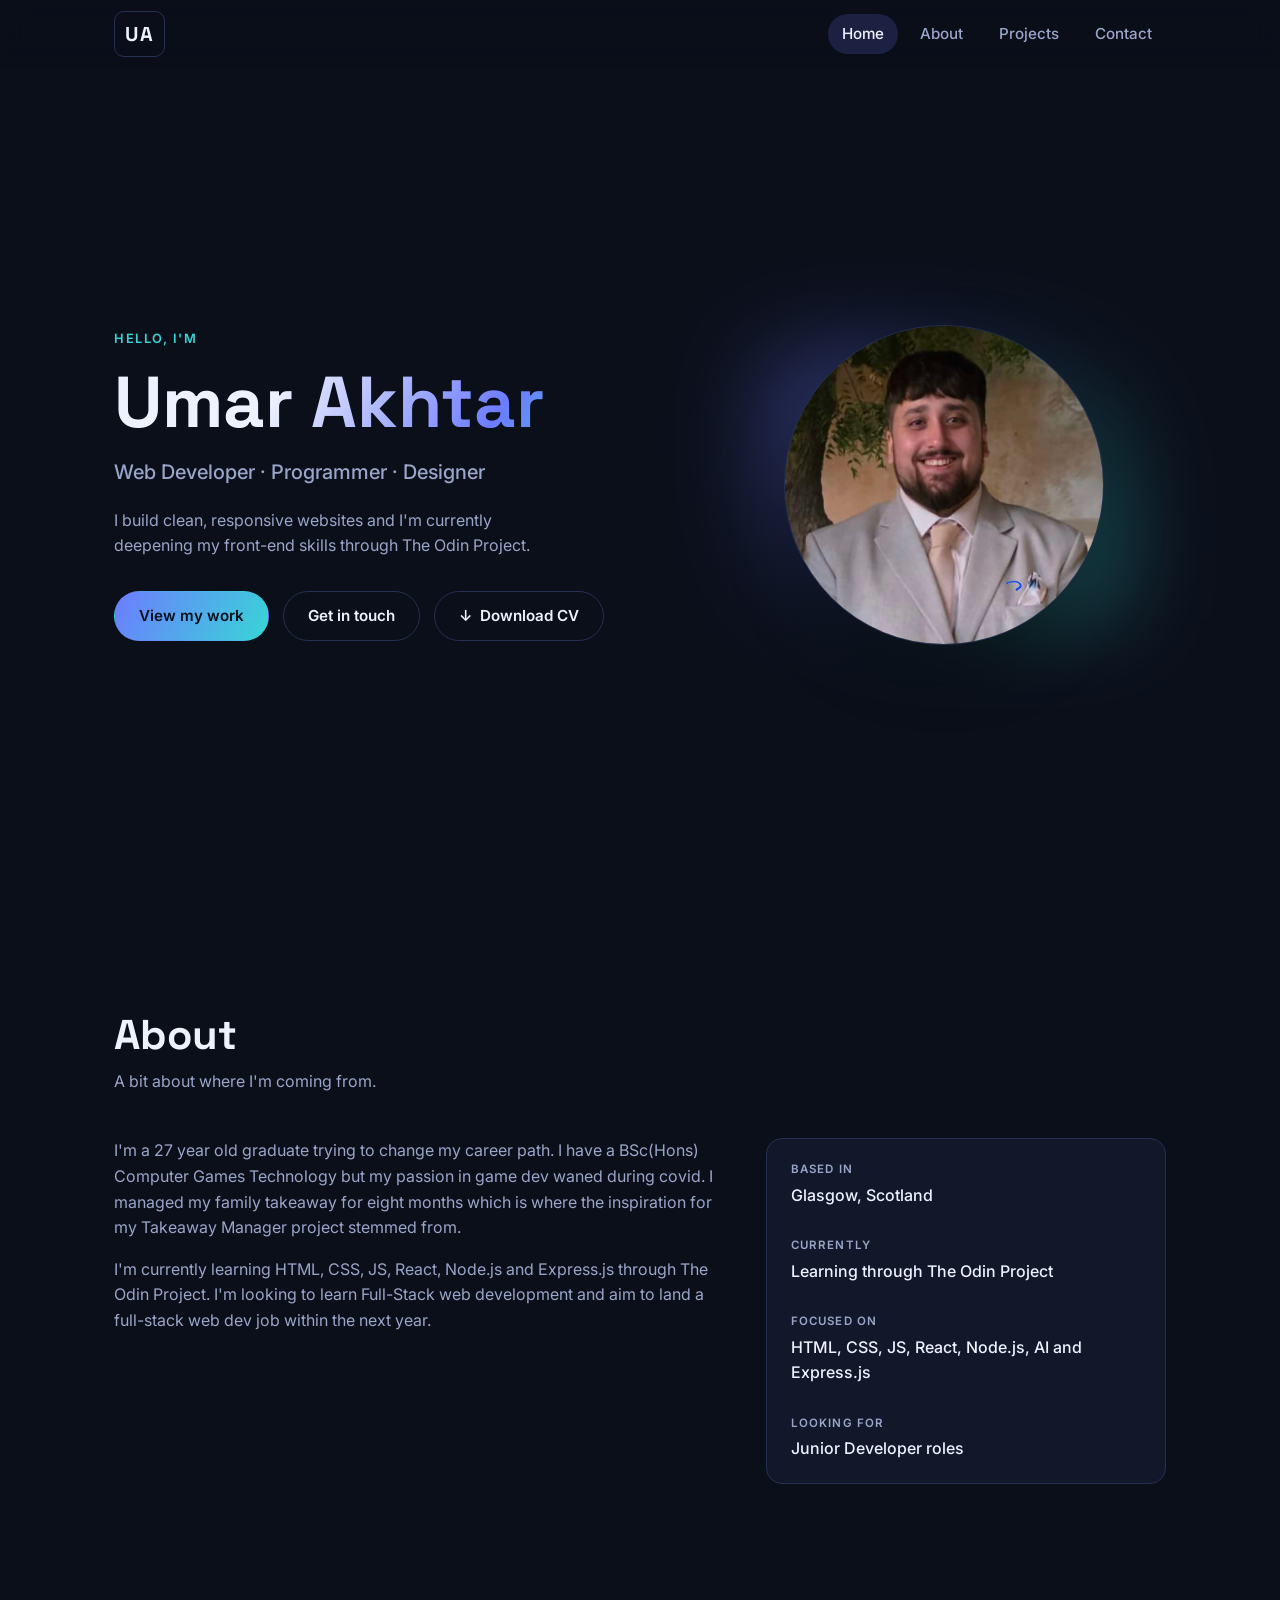
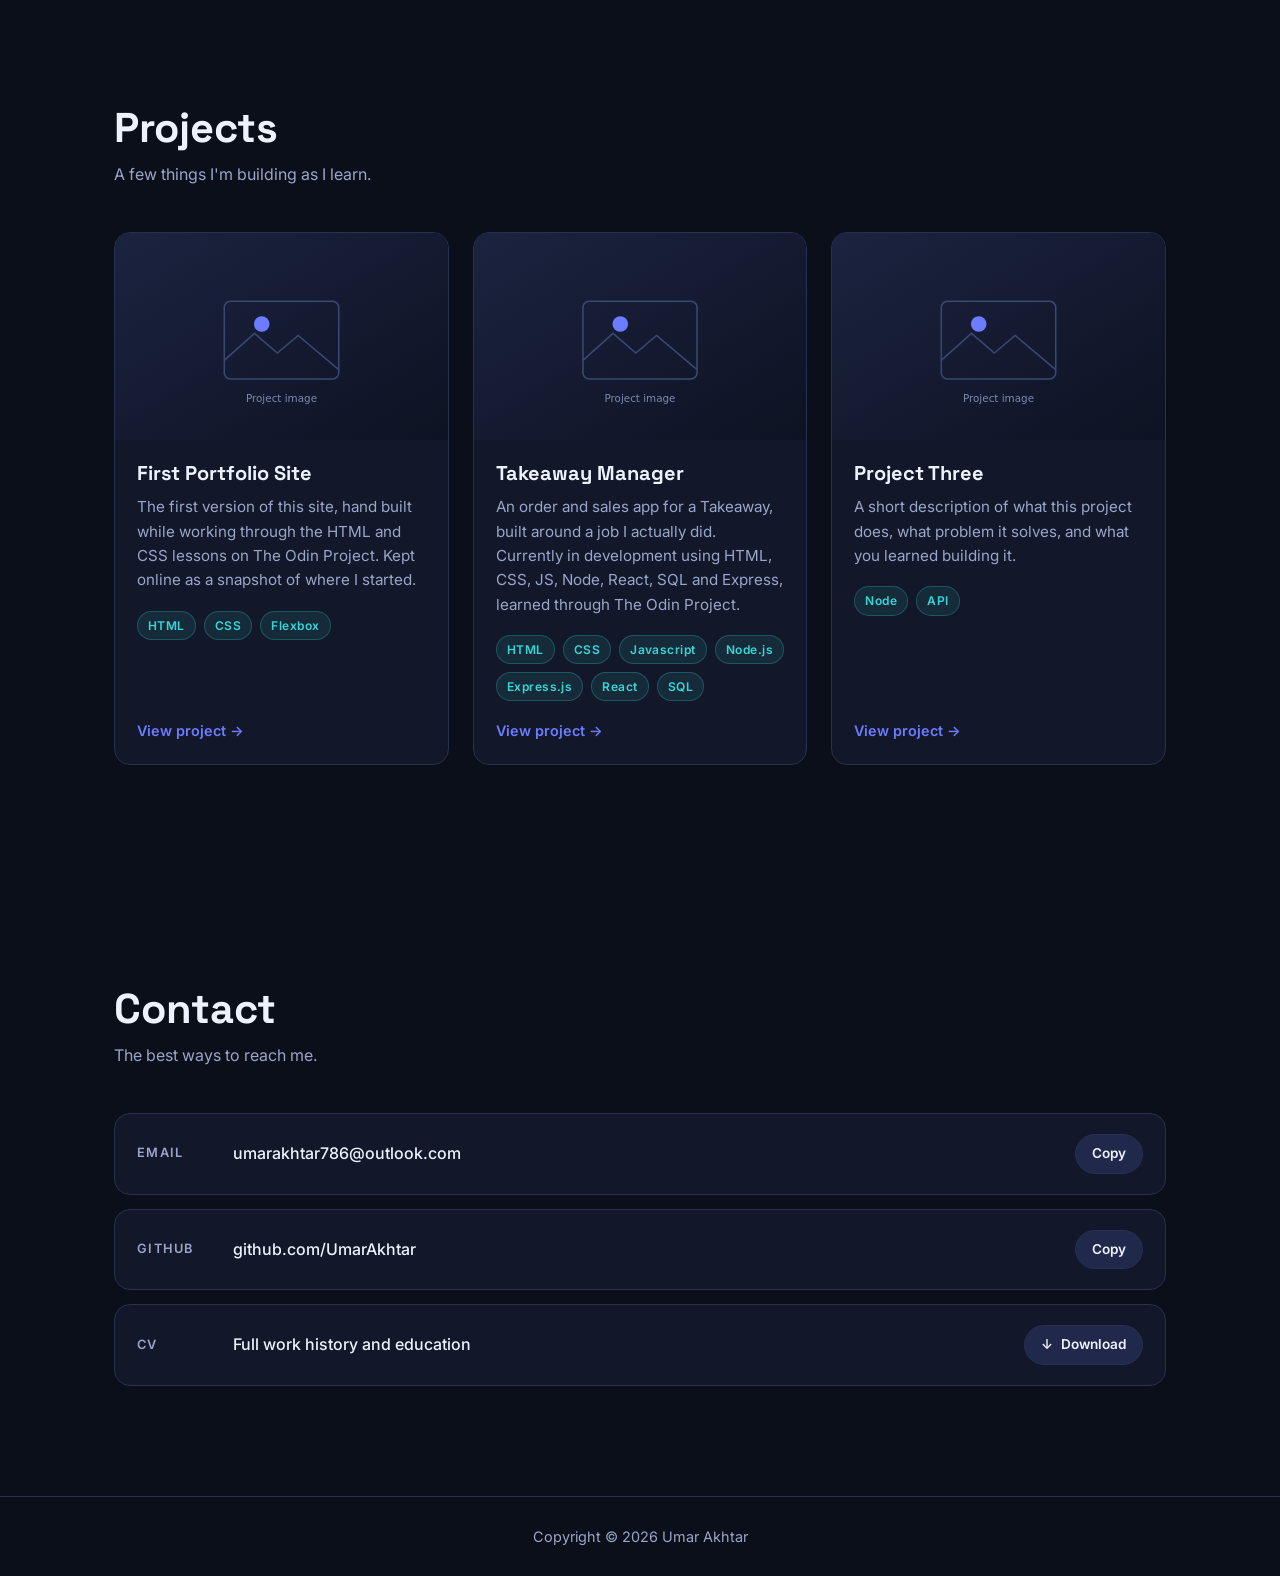
==== index.html @ c45baa5a "Add profile photo and CV download button Replaced the placeholder avatar with a real photo and point" ====
<!DOCTYPE html>
<html lang="en">
<head>
    <meta charset="UTF-8">
    <meta name="viewport" content="width=device-width, initial-scale=1.0">
    <title>Umar Akhtar - Portfolio</title>
    <meta name="description" content="Portfolio of Umar Akhtar, web developer and designer.">
    <link rel="icon" href="images/favicon.svg" type="image/svg+xml">

    <meta property="og:type" content="website">
    <meta property="og:url" content="https://umarakhtar.github.io/Portfolio-Website/">
    <meta property="og:title" content="Umar Akhtar - Web Developer">
    <meta property="og:description" content="Portfolio of Umar Akhtar, web developer and designer.">
    <meta property="og:image" content="https://umarakhtar.github.io/Portfolio-Website/images/profile.jpg">
    <meta name="twitter:card" content="summary_large_image">
    <meta name="twitter:title" content="Umar Akhtar - Web Developer">
    <meta name="twitter:description" content="Portfolio of Umar Akhtar, web developer and designer.">
    <meta name="twitter:image" content="https://umarakhtar.github.io/Portfolio-Website/images/profile.jpg">

    <link rel="preconnect" href="https://fonts.googleapis.com">
    <link rel="preconnect" href="https://fonts.gstatic.com" crossorigin>
    <link href="https://fonts.googleapis.com/css2?family=Space+Grotesk:wght@500;700&family=Inter:wght@400;500;600&display=swap" rel="stylesheet">
    <link rel="stylesheet" href="style.css">
</head>
<body>
    <a class="skip-link" href="#home">Skip to content</a>

    <header class="nav" id="nav">
        <div class="nav__inner">
            <a class="nav__brand" href="#home">UA</a>

            <button class="nav__toggle" id="navToggle" aria-expanded="false" aria-controls="navMenu" aria-label="Open menu">
                <span></span><span></span><span></span>
            </button>

            <nav class="nav__menu" id="navMenu" aria-label="Main">
                <a class="nav__link" href="#home">Home</a>
                <a class="nav__link" href="#about">About</a>
                <a class="nav__link" href="#projects">Projects</a>
                <a class="nav__link" href="#contact">Contact</a>
            </nav>
        </div>
    </header>

    <main>
        <section class="hero" id="home">
            <div class="hero__text reveal">
                <p class="hero__eyebrow">Hello, I'm</p>
                <h1 class="hero__title">Umar Akhtar</h1>
                <p class="hero__subtitle">Web Developer &middot; Programmer &middot; Designer</p>
                <p class="hero__blurb">
                    I build clean, responsive websites and I'm currently deepening my
                    front-end skills through The Odin Project.
                </p>
                <div class="hero__actions">
                    <a class="btn btn--primary" href="#projects">View my work</a>
                    <a class="btn btn--ghost" href="#contact">Get in touch</a>
                    <a class="btn btn--ghost" href="Umar-Akhtar-CV.pdf" download>
                        <span aria-hidden="true">&darr;</span> Download CV
                    </a>
                </div>
            </div>

            <div class="hero__media reveal">
                <div class="hero__glow" aria-hidden="true"></div>
                <img class="hero__image" src="images/profile.jpg" alt="Portrait of Umar Akhtar">
            </div>
        </section>

        <section class="section" id="about">
            <div class="section__head reveal">
                <h2 class="section__title">About</h2>
                <p class="section__lead">A bit about where I'm coming from.</p>
            </div>

            <div class="about reveal">
                <div class="about__text">
                    <p>
                        I'm a 27 year old graduate trying to change my career path. I have a BSc(Hons) Computer Games Technology but
                        my passion in game dev waned during covid. I managed my family takeaway for eight months which is where the
                        inspiration for my Takeaway Manager project stemmed from.
                    </p>
                    <p>
                        I'm currently learning HTML, CSS, JS, React, Node.js and Express.js through The Odin Project.
                        I'm looking to learn Full-Stack web development and aim to land a full-stack web dev job
                        within the next year. 
                    </p>
                </div>

                <dl class="about__facts">
                    <div>
                        <dt>Based in</dt>
                        <dd>Glasgow, Scotland</dd>
                    </div>
                    <div>
                        <dt>Currently</dt>
                        <dd>Learning through The Odin Project</dd>
                    </div>
                    <div>
                        <dt>Focused on</dt>
                        <dd>HTML, CSS, JS, React, Node.js, AI and Express.js</dd>
                    </div>
                    <div>
                        <dt>Looking for</dt>
                        <dd>Junior Developer roles</dd>
                    </div>
                </dl>
            </div>
        </section>

        <section class="section" id="projects">
            <div class="section__head reveal">
                <h2 class="section__title">Projects</h2>
                <p class="section__lead">A few things I'm building as I learn.</p>
            </div>

            <div class="cards">
                <article class="card reveal">
                    <div class="card__media">
                        <img src="images/placeholder.svg" alt="">
                    </div>
                    <div class="card__body">
                        <h3 class="card__title">First Portfolio Site</h3>
                        <p class="card__text">
                            The first version of this site, hand built while working through
                            the HTML and CSS lessons on The Odin Project. Kept online as a
                            snapshot of where I started.
                        </p>
                        <ul class="card__tags">
                            <li>HTML</li>
                            <li>CSS</li>
                            <li>Flexbox</li>
                        </ul>
                        <a class="card__link" href="project-one.html">View project <span aria-hidden="true">&rarr;</span></a>
                    </div>
                </article>

                <article class="card reveal">
                    <div class="card__media">
                        <img src="images/placeholder.svg" alt="">
                    </div>
                    <div class="card__body">
                        <h3 class="card__title">Takeaway Manager</h3>
                        <p class="card__text">
                            An order and sales app for a Takeaway, built around a job I
                            actually did. Currently in development using HTML, CSS, JS, Node, React, SQL
                            and Express, learned through The Odin Project.
                        </p>
                        <ul class="card__tags">
                            <li>HTML</li>
                            <li>CSS</li>
                            <li>Javascript</li>
                            <li>Node.js</li>
                            <li>Express.js</li>
                            <li>React</li>
                            <li>SQL</li>
                        </ul>
                        <a class="card__link" href="project-two.html">View project <span aria-hidden="true">&rarr;</span></a>
                    </div>
                </article>

                <article class="card reveal">
                    <div class="card__media">
                        <img src="images/placeholder.svg" alt="">
                    </div>
                    <div class="card__body">
                        <h3 class="card__title">Project Three</h3>
                        <p class="card__text">
                            A short description of what this project does, what problem it
                            solves, and what you learned building it.
                        </p>
                        <ul class="card__tags">
                            <li>Node</li>
                            <li>API</li>
                        </ul>
                        <a class="card__link" href="project-three.html">View project <span aria-hidden="true">&rarr;</span></a>
                    </div>
                </article>
            </div>
        </section>

        <section class="section" id="contact">
            <div class="section__head reveal">
                <h2 class="section__title">Contact</h2>
                <p class="section__lead">The best ways to reach me.</p>
            </div>

            <div class="contact reveal">
                <div class="contact__item">
                    <span class="contact__label">Email</span>
                    <a class="contact__value" id="contactEmail" href="mailto:umarakhtar786@outlook.com">umarakhtar786@outlook.com</a>
                    <button class="btn btn--small" data-copy="contactEmail">Copy</button>
                </div>

                <div class="contact__item">
                    <span class="contact__label">GitHub</span>
                    <a class="contact__value" id="contactGithub" href="https://github.com/UmarAkhtar" target="_blank" rel="noreferrer">github.com/UmarAkhtar</a>
                    <button class="btn btn--small" data-copy="contactGithub">Copy</button>
                </div>

                <div class="contact__item">
                    <span class="contact__label">CV</span>
                    <span class="contact__value">Full work history and education</span>
                    <a class="btn btn--small" href="Umar-Akhtar-CV.pdf" download>
                        <span aria-hidden="true">&darr;</span> Download
                    </a>
                </div>
            </div>
        </section>
    </main>

    <footer class="footer">
        <p>Copyright &copy; 2026 Umar Akhtar</p>
    </footer>

    <script src="script.js"></script>
</body>
</html>
---- style.css ----
:root {
    --bg: #0b0f1a;
    --bg-soft: #121829;
    --surface: #161d33;
    --border: #253052;
    --text: #eef2ff;
    --muted: #9aa6c9;
    --accent: #6d7cff;
    --accent-2: #37d6d6;
    --radius: 16px;
    --max-width: 1100px;
    --nav-height: 68px;
}

* {
    box-sizing: border-box;
}

html {
    scroll-behavior: smooth;
    scroll-padding-top: var(--nav-height);
}

body {
    margin: 0;
    background: var(--bg);
    color: var(--text);
    font-family: 'Inter', system-ui, -apple-system, 'Segoe UI', sans-serif;
    line-height: 1.6;
    -webkit-font-smoothing: antialiased;
}

h1, h2, h3 {
    font-family: 'Space Grotesk', 'Inter', sans-serif;
    line-height: 1.15;
    margin: 0;
}

img {
    max-width: 100%;
    display: block;
}

.skip-link {
    position: absolute;
    left: -9999px;
    top: 0;
    background: var(--accent);
    color: #fff;
    padding: 10px 16px;
    z-index: 100;
}

.skip-link:focus {
    left: 12px;
    top: 12px;
}

/* Navigation */
.nav {
    position: sticky;
    top: 0;
    z-index: 50;
    background: rgba(11, 15, 26, 0.72);
    backdrop-filter: blur(12px);
    border-bottom: 1px solid transparent;
    transition: border-color 0.3s ease, background 0.3s ease;
}

.nav.is-scrolled {
    border-bottom-color: var(--border);
    background: rgba(11, 15, 26, 0.92);
}

.nav__inner {
    max-width: var(--max-width);
    margin: 0 auto;
    padding: 0 24px;
    height: var(--nav-height);
    display: flex;
    align-items: center;
    justify-content: space-between;
}

.nav__brand {
    font-family: 'Space Grotesk', sans-serif;
    font-weight: 700;
    font-size: 1.25rem;
    letter-spacing: 0.08em;
    color: var(--text);
    text-decoration: none;
    padding: 6px 10px;
    border: 1px solid var(--border);
    border-radius: 10px;
}

.nav__menu {
    display: flex;
    gap: 8px;
}

.nav__link {
    position: relative;
    color: var(--muted);
    text-decoration: none;
    font-weight: 500;
    font-size: 0.95rem;
    padding: 8px 14px;
    border-radius: 999px;
    transition: color 0.2s ease, background 0.2s ease;
}

.nav__link:hover,
.nav__link:focus-visible {
    color: var(--text);
    background: rgba(109, 124, 255, 0.12);
}

.nav__link.is-active {
    color: var(--text);
    background: rgba(109, 124, 255, 0.18);
}

.nav__toggle {
    display: none;
    flex-direction: column;
    justify-content: center;
    gap: 5px;
    width: 42px;
    height: 42px;
    padding: 0 9px;
    background: transparent;
    border: 1px solid var(--border);
    border-radius: 10px;
    cursor: pointer;
}

.nav__toggle span {
    height: 2px;
    background: var(--text);
    border-radius: 2px;
    transition: transform 0.25s ease, opacity 0.2s ease;
}

.nav__toggle[aria-expanded="true"] span:nth-child(1) {
    transform: translateY(7px) rotate(45deg);
}

.nav__toggle[aria-expanded="true"] span:nth-child(2) {
    opacity: 0;
}

.nav__toggle[aria-expanded="true"] span:nth-child(3) {
    transform: translateY(-7px) rotate(-45deg);
}

/* Hero */
.hero {
    max-width: var(--max-width);
    margin: 0 auto;
    padding: clamp(56px, 10vw, 120px) 24px;
    display: grid;
    grid-template-columns: 1.1fr 0.9fr;
    gap: clamp(32px, 5vw, 64px);
    align-items: center;
    min-height: calc(100vh - var(--nav-height));
}

.hero__eyebrow {
    color: var(--accent-2);
    font-weight: 600;
    letter-spacing: 0.12em;
    text-transform: uppercase;
    font-size: 0.8rem;
    margin: 0 0 12px;
}

.hero__title {
    font-size: clamp(2.6rem, 7vw, 4.5rem);
    background: linear-gradient(120deg, var(--text) 30%, var(--accent) 70%, var(--accent-2));
    -webkit-background-clip: text;
    background-clip: text;
    color: transparent;
}

.hero__subtitle {
    font-size: clamp(1rem, 2.2vw, 1.25rem);
    color: var(--muted);
    font-weight: 500;
    margin: 12px 0 0;
}

.hero__blurb {
    color: var(--muted);
    max-width: 46ch;
    margin: 20px 0 0;
}

.hero__actions {
    display: flex;
    flex-wrap: wrap;
    gap: 14px;
    margin-top: 32px;
}

.hero__media {
    position: relative;
    display: grid;
    place-items: center;
}

.hero__glow {
    position: absolute;
    inset: 8%;
    background: radial-gradient(circle at 30% 30%, var(--accent), transparent 62%),
                radial-gradient(circle at 70% 70%, var(--accent-2), transparent 60%);
    filter: blur(46px);
    opacity: 0.55;
}

.hero__image {
    position: relative;
    width: min(320px, 78vw);
    aspect-ratio: 1;
    object-fit: cover;
    border-radius: 50%;
    border: 1px solid var(--border);
    background: var(--surface);
    box-shadow: 0 24px 60px rgba(0, 0, 0, 0.45);
}

/* Buttons */
.btn {
    display: inline-flex;
    align-items: center;
    justify-content: center;
    gap: 8px;
    padding: 12px 24px;
    border-radius: 999px;
    border: 1px solid transparent;
    font: inherit;
    font-weight: 600;
    font-size: 0.95rem;
    text-decoration: none;
    cursor: pointer;
    transition: transform 0.18s ease, box-shadow 0.18s ease, background 0.18s ease;
}

.btn--primary {
    background: linear-gradient(120deg, var(--accent), var(--accent-2));
    color: #07101f;
}

.btn--primary:hover {
    transform: translateY(-2px);
    box-shadow: 0 12px 28px rgba(109, 124, 255, 0.35);
}

.btn--ghost {
    background: transparent;
    border-color: var(--border);
    color: var(--text);
}

.btn--ghost:hover {
    transform: translateY(-2px);
    background: rgba(109, 124, 255, 0.12);
}

.btn--small {
    padding: 8px 16px;
    font-size: 0.85rem;
    background: rgba(109, 124, 255, 0.16);
    border-color: var(--border);
    color: var(--text);
}

.btn--small:hover {
    background: rgba(109, 124, 255, 0.3);
}

.btn.is-copied {
    background: rgba(55, 214, 214, 0.25);
    border-color: var(--accent-2);
}

/* Sections */
.section {
    max-width: var(--max-width);
    margin: 0 auto;
    padding: clamp(64px, 9vw, 110px) 24px;
}

.section__head {
    margin-bottom: 44px;
}

.section__title {
    font-size: clamp(1.9rem, 4vw, 2.6rem);
}

.section__lead {
    color: var(--muted);
    margin: 10px 0 0;
}

/* About */
.about {
    display: grid;
    grid-template-columns: 1.5fr 1fr;
    gap: clamp(28px, 4vw, 52px);
    align-items: start;
}

.about__text p {
    color: var(--muted);
    margin: 0 0 16px;
    max-width: 62ch;
}

.about__text p:last-child {
    margin-bottom: 0;
}

.about__facts {
    display: grid;
    gap: 2px;
    margin: 0;
    background: var(--bg-soft);
    border: 1px solid var(--border);
    border-radius: var(--radius);
    padding: 8px;
}

.about__facts > div {
    padding: 13px 16px;
    border-radius: 10px;
}

.about__facts > div:hover {
    background: rgba(109, 124, 255, 0.08);
}

.about__facts dt {
    color: var(--muted);
    font-size: 0.72rem;
    font-weight: 600;
    letter-spacing: 0.1em;
    text-transform: uppercase;
}

.about__facts dd {
    margin: 4px 0 0;
    font-weight: 500;
}

/* Project cards */
.cards {
    display: grid;
    grid-template-columns: repeat(auto-fit, minmax(280px, 1fr));
    gap: 24px;
}

.card {
    display: flex;
    flex-direction: column;
    background: var(--bg-soft);
    border: 1px solid var(--border);
    border-radius: var(--radius);
    overflow: hidden;
    transition: transform 0.25s ease, border-color 0.25s ease, box-shadow 0.25s ease;
}

.card:hover {
    transform: translateY(-6px);
    border-color: var(--accent);
    box-shadow: 0 18px 40px rgba(0, 0, 0, 0.4);
}

.card__media {
    aspect-ratio: 16 / 10;
    background: linear-gradient(135deg, var(--surface), var(--bg));
    overflow: hidden;
}

.card__media img {
    width: 100%;
    height: 100%;
    object-fit: cover;
    transition: transform 0.35s ease;
}

.card:hover .card__media img {
    transform: scale(1.05);
}

.card__body {
    display: flex;
    flex-direction: column;
    flex: 1;
    padding: 22px;
}

.card__title {
    font-size: 1.25rem;
}

.card__text {
    color: var(--muted);
    font-size: 0.95rem;
    margin: 10px 0 0;
}

.card__tags {
    display: flex;
    flex-wrap: wrap;
    gap: 8px;
    list-style: none;
    padding: 0;
    margin: 18px 0 0;
}

.card__tags li {
    font-size: 0.75rem;
    font-weight: 600;
    letter-spacing: 0.04em;
    color: var(--accent-2);
    background: rgba(55, 214, 214, 0.1);
    border: 1px solid rgba(55, 214, 214, 0.25);
    padding: 4px 10px;
    border-radius: 999px;
}

.card__link {
    margin-top: auto;
    padding-top: 18px;
    color: var(--accent);
    text-decoration: none;
    font-weight: 600;
    font-size: 0.9rem;
    align-self: flex-start;
}

.card__link span {
    display: inline-block;
    transition: transform 0.2s ease;
}

.card__link:hover span {
    transform: translateX(4px);
}

/* Contact */
.contact {
    display: grid;
    gap: 14px;
}

.contact__item {
    display: flex;
    align-items: center;
    gap: 16px;
    flex-wrap: wrap;
    background: var(--bg-soft);
    border: 1px solid var(--border);
    border-radius: var(--radius);
    padding: 20px 22px;
    transition: border-color 0.2s ease;
}

.contact__item:hover {
    border-color: var(--accent);
}

.contact__label {
    min-width: 80px;
    color: var(--muted);
    font-size: 0.8rem;
    font-weight: 600;
    letter-spacing: 0.1em;
    text-transform: uppercase;
}

.contact__value {
    flex: 1;
    min-width: 200px;
    font-weight: 500;
    word-break: break-word;
    color: var(--text);
    text-decoration: none;
}

a.contact__value:hover,
a.contact__value:focus-visible {
    color: var(--accent-2);
    text-decoration: underline;
}

/* Footer */
.footer {
    border-top: 1px solid var(--border);
    color: var(--muted);
    font-size: 0.9rem;
    text-align: center;
    padding: 28px 24px;
}

.footer p {
    margin: 0;
}

/* Project pages */
.back-link {
    display: inline-block;
    color: var(--muted);
    text-decoration: none;
    font-size: 0.9rem;
    font-weight: 500;
    margin-bottom: 28px;
    transition: color 0.2s ease;
}

.back-link:hover {
    color: var(--accent);
}

.project-hero {
    max-width: var(--max-width);
    margin: 0 auto;
    padding: clamp(40px, 6vw, 72px) 24px clamp(28px, 4vw, 44px);
}

.project-hero__eyebrow {
    color: var(--accent-2);
    font-weight: 600;
    letter-spacing: 0.12em;
    text-transform: uppercase;
    font-size: 0.8rem;
    margin: 0 0 10px;
}

.project-hero__title {
    font-size: clamp(2.2rem, 5.5vw, 3.4rem);
}

.project-hero__lead {
    color: var(--muted);
    max-width: 58ch;
    font-size: 1.05rem;
    margin: 16px 0 0;
}

.project-hero .card__tags {
    margin-top: 22px;
}

.project-hero__actions {
    display: flex;
    flex-wrap: wrap;
    gap: 14px;
    margin-top: 28px;
}

.status-note {
    display: flex;
    align-items: flex-start;
    gap: 11px;
    margin-top: 26px;
    padding: 14px 18px;
    max-width: 58ch;
    background: var(--bg-soft);
    border: 1px solid var(--border);
    border-radius: var(--radius);
}

.status-note__dot {
    flex: none;
    width: 9px;
    height: 9px;
    margin-top: 7px;
    border-radius: 50%;
    background: var(--accent-2);
    box-shadow: 0 0 0 4px rgba(55, 214, 214, 0.16);
}

.status-note p {
    margin: 0;
    color: var(--muted);
    font-size: 0.92rem;
}

.status-note strong {
    color: var(--text);
}

.project-shot {
    max-width: var(--max-width);
    margin: 0 auto;
    padding: 0 24px;
}

.project-shot img {
    width: 100%;
    aspect-ratio: 16 / 9;
    object-fit: cover;
    border: 1px solid var(--border);
    border-radius: var(--radius);
    background: var(--bg-soft);
}

.project-shot__frame {
    position: relative;
    aspect-ratio: 16 / 9;
    overflow: hidden;
    border: 1px solid var(--border);
    border-radius: var(--radius);
    background: var(--bg-soft);
}

.project-shot__frame iframe {
    position: absolute;
    top: 0;
    left: 0;
    width: 200%;
    height: 200%;
    border: 0;
    transform: scale(0.5);
    transform-origin: top left;
}

.project-shot__cover {
    position: absolute;
    inset: 0;
    transition: background 0.25s ease;
}

.project-shot__cover:hover {
    background: rgba(109, 124, 255, 0.14);
}

.project-shot figcaption {
    color: var(--muted);
    font-size: 0.85rem;
    text-align: center;
    margin-top: 12px;
}

.project-body {
    max-width: var(--max-width);
    margin: 0 auto;
    padding: clamp(48px, 7vw, 80px) 24px;
    display: grid;
    grid-template-columns: 1.6fr 0.9fr;
    gap: clamp(32px, 5vw, 56px);
    align-items: start;
}

.project-main h2 {
    font-size: 1.4rem;
    margin-top: 36px;
}

.project-main h2:first-child {
    margin-top: 0;
}

.project-main p {
    color: var(--muted);
    margin: 12px 0 0;
}

.project-list {
    color: var(--muted);
    margin: 12px 0 0;
    padding-left: 20px;
}

.project-list li {
    margin-top: 8px;
}

.project-meta {
    position: sticky;
    top: calc(var(--nav-height) + 24px);
    display: grid;
    gap: 2px;
    background: var(--bg-soft);
    border: 1px solid var(--border);
    border-radius: var(--radius);
    padding: 8px;
}

.project-meta__row {
    display: flex;
    flex-direction: column;
    gap: 4px;
    padding: 14px 16px;
    border-radius: 10px;
}

.project-meta__row:hover {
    background: rgba(109, 124, 255, 0.08);
}

.project-meta__label {
    color: var(--muted);
    font-size: 0.72rem;
    font-weight: 600;
    letter-spacing: 0.1em;
    text-transform: uppercase;
}

.project-pager {
    max-width: var(--max-width);
    margin: 0 auto;
    padding: 0 24px clamp(56px, 8vw, 96px);
    display: flex;
    justify-content: space-between;
    gap: 16px;
}

.project-pager a {
    display: flex;
    flex-direction: column;
    gap: 6px;
    color: var(--muted);
    text-decoration: none;
    font-size: 0.8rem;
    font-weight: 600;
    letter-spacing: 0.08em;
    text-transform: uppercase;
    background: var(--bg-soft);
    border: 1px solid var(--border);
    border-radius: var(--radius);
    padding: 18px 22px;
    transition: border-color 0.2s ease, transform 0.2s ease;
}

.project-pager a:hover {
    border-color: var(--accent);
    transform: translateY(-3px);
}

.project-pager strong {
    font-family: 'Space Grotesk', sans-serif;
    color: var(--text);
    font-size: 1.05rem;
    letter-spacing: 0;
    text-transform: none;
}

.project-pager__next {
    margin-left: auto;
    text-align: right;
}

/* Reveal on scroll */
.reveal {
    opacity: 0;
    transform: translateY(22px);
    transition: opacity 0.6s ease, transform 0.6s ease;
}

.reveal.is-visible {
    opacity: 1;
    transform: none;
}

@media (max-width: 820px) {
    .hero {
        grid-template-columns: 1fr;
        text-align: center;
        min-height: 0;
    }

    .hero__blurb {
        margin-inline: auto;
    }

    .hero__actions {
        justify-content: center;
    }

    .hero__media {
        order: -1;
    }

    .nav__toggle {
        display: flex;
    }

    .nav__menu {
        position: absolute;
        top: var(--nav-height);
        left: 0;
        right: 0;
        flex-direction: column;
        gap: 4px;
        padding: 12px 24px 20px;
        background: var(--bg);
        border-bottom: 1px solid var(--border);
        box-shadow: 0 18px 30px rgba(0, 0, 0, 0.45);
        display: none;
    }

    .nav__menu.is-open {
        display: flex;
    }

    .nav__link {
        padding: 12px 14px;
    }

    .about {
        grid-template-columns: 1fr;
    }

    .project-body {
        grid-template-columns: 1fr;
    }

    .project-meta {
        position: static;
    }

    .project-pager {
        flex-direction: column;
    }

    .project-pager__next {
        margin-left: 0;
        text-align: left;
    }
}

@media (prefers-reduced-motion: reduce) {
    html {
        scroll-behavior: auto;
    }

    .reveal {
        opacity: 1;
        transform: none;
        transition: none;
    }

    .card:hover,
    .btn:hover {
        transform: none;
    }
}
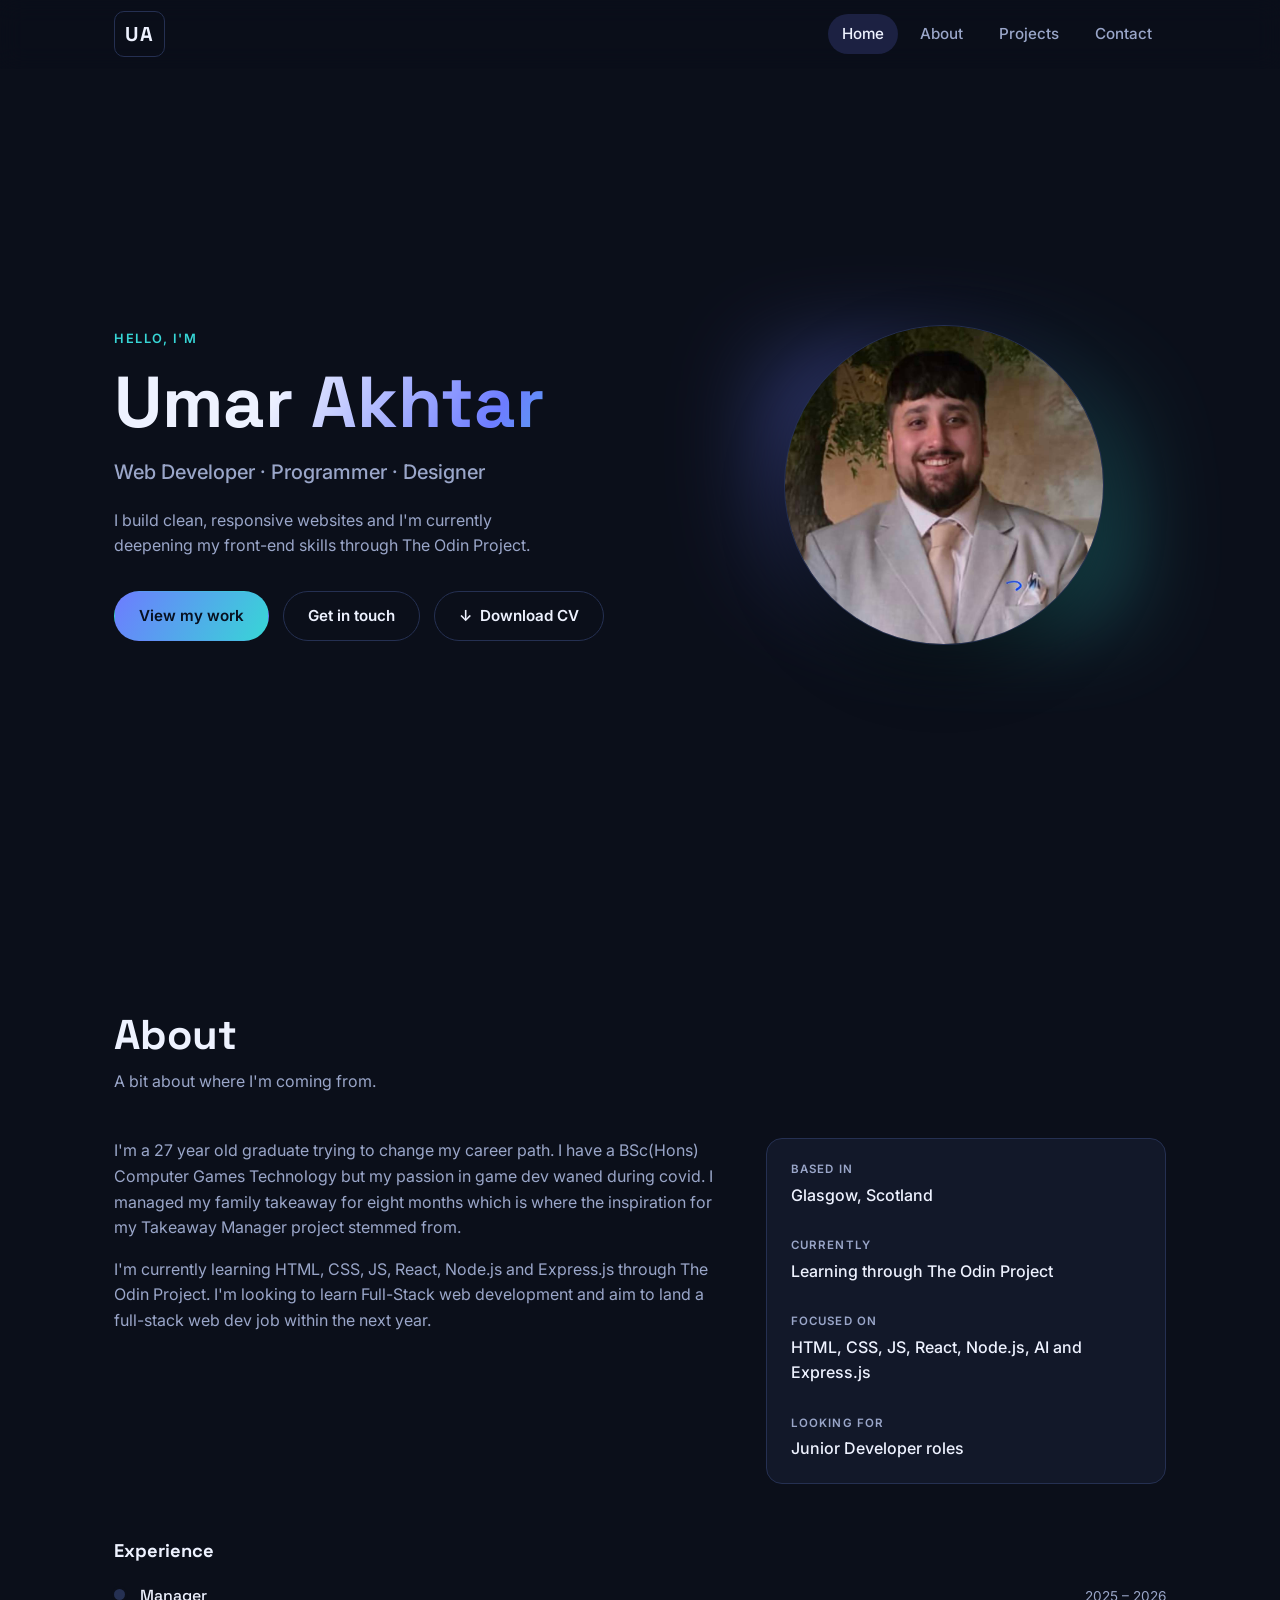
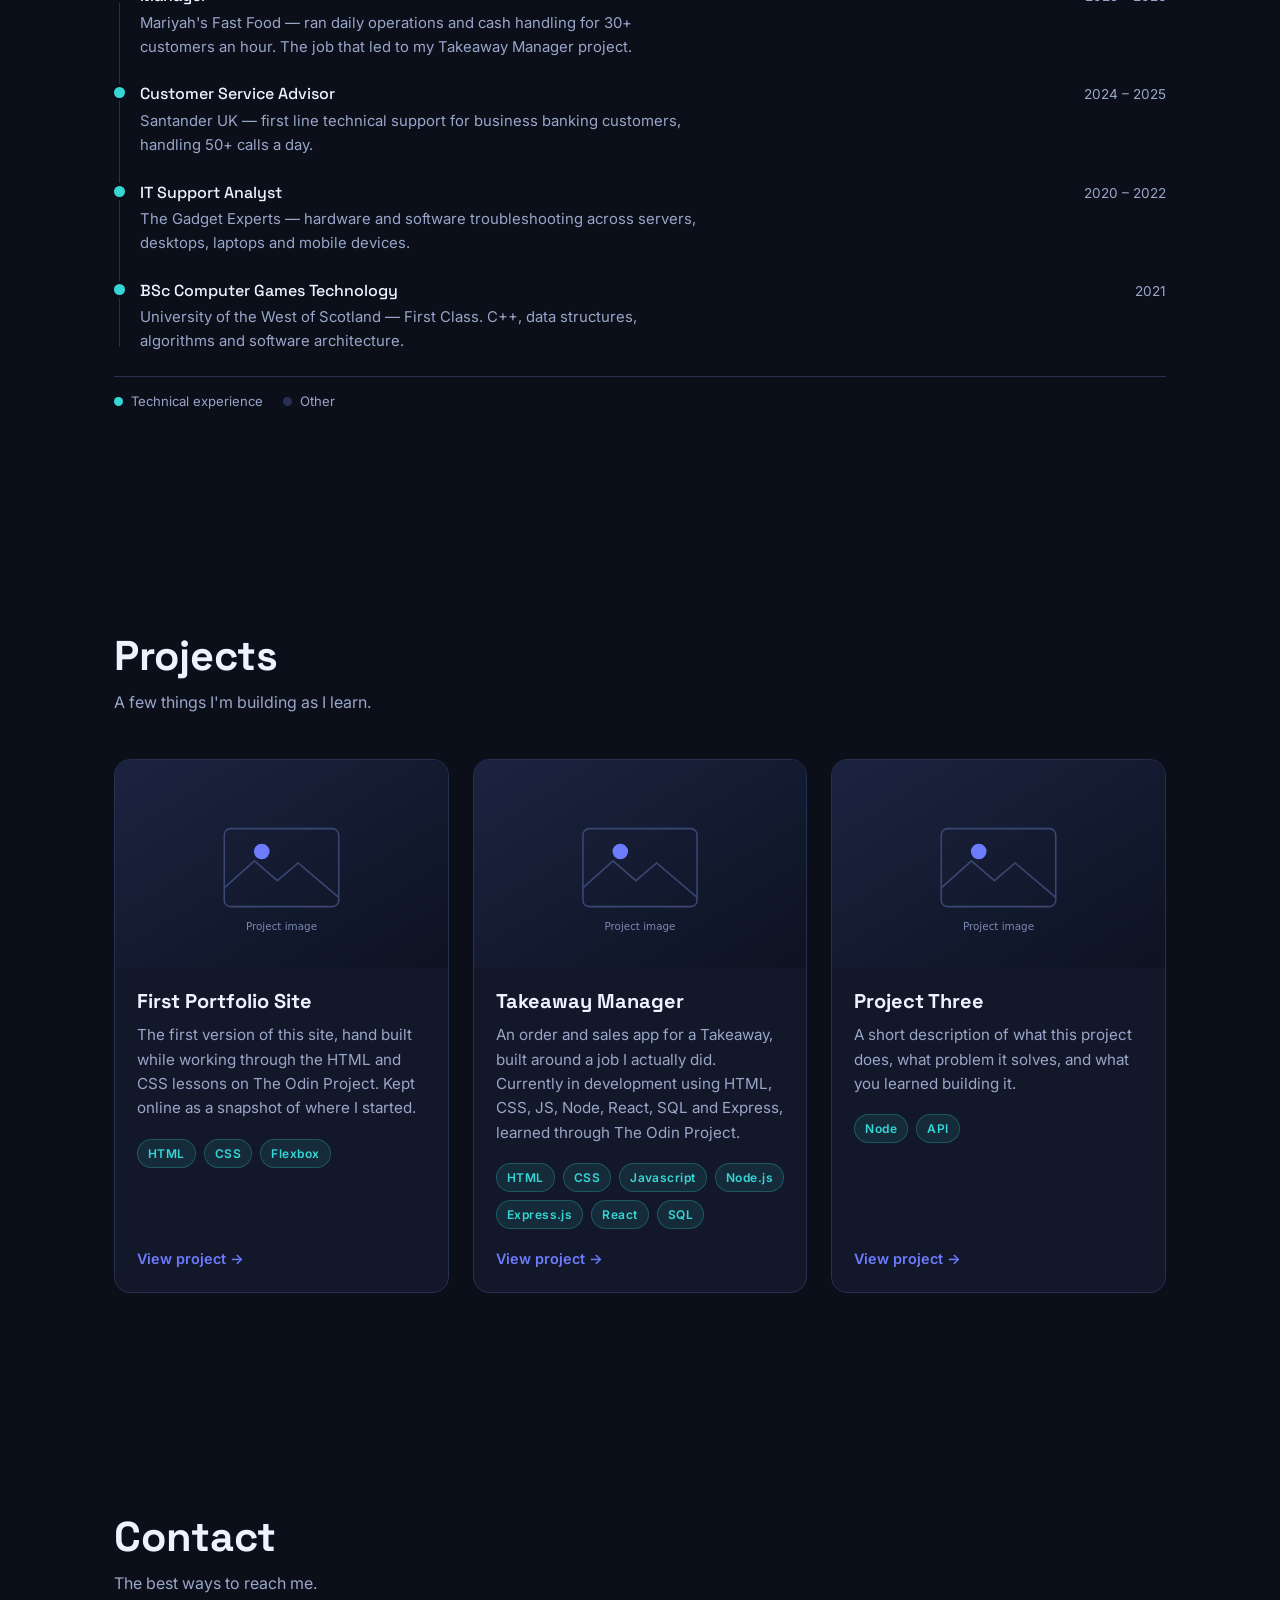
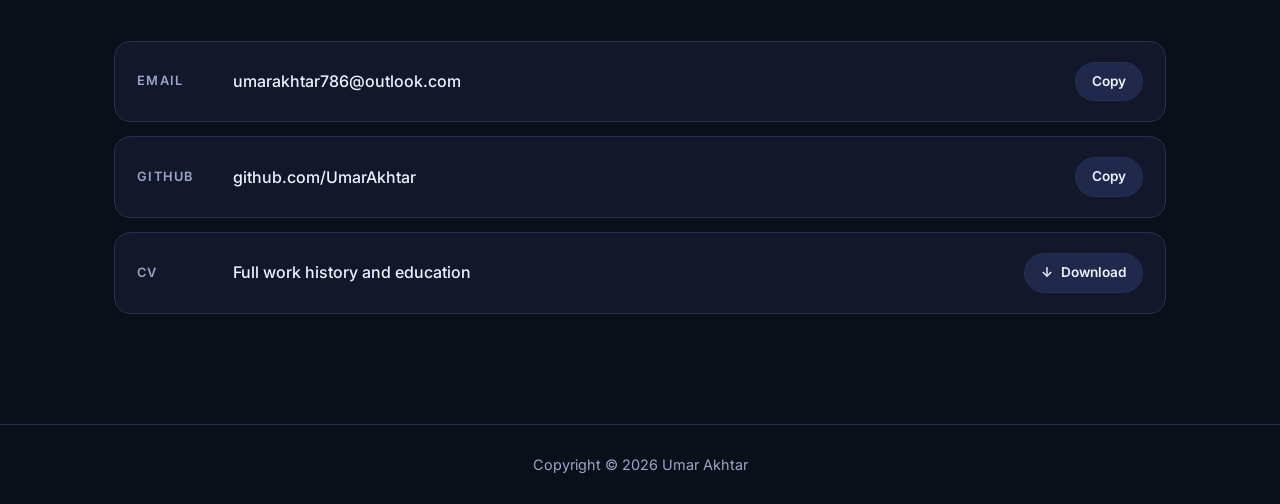
==== commit 127e205a: "Add experience timeline to about section Added a timeline of four roles with technical experience ma" ====
--- a/index.html
+++ b/index.html
@@ -106,6 +106,62 @@
                     </div>
                 </dl>
             </div>
+
+            <div class="timeline reveal">
+                <h3 class="timeline__title">Experience</h3>
+
+                <ol class="timeline__list">
+                    <li class="timeline__item">
+                        <div class="timeline__head">
+                            <span class="timeline__role">Manager</span>
+                            <span class="timeline__dates">2025 &ndash; 2026</span>
+                        </div>
+                        <p class="timeline__detail">
+                            Mariyah's Fast Food &mdash; ran daily operations and cash handling
+                            for 30+ customers an hour. The job that led to my Takeaway Manager
+                            project.
+                        </p>
+                    </li>
+
+                    <li class="timeline__item timeline__item--tech">
+                        <div class="timeline__head">
+                            <span class="timeline__role">Customer Service Advisor</span>
+                            <span class="timeline__dates">2024 &ndash; 2025</span>
+                        </div>
+                        <p class="timeline__detail">
+                            Santander UK &mdash; first line technical support for business
+                            banking customers, handling 50+ calls a day.
+                        </p>
+                    </li>
+
+                    <li class="timeline__item timeline__item--tech">
+                        <div class="timeline__head">
+                            <span class="timeline__role">IT Support Analyst</span>
+                            <span class="timeline__dates">2020 &ndash; 2022</span>
+                        </div>
+                        <p class="timeline__detail">
+                            The Gadget Experts &mdash; hardware and software troubleshooting
+                            across servers, desktops, laptops and mobile devices.
+                        </p>
+                    </li>
+
+                    <li class="timeline__item timeline__item--tech">
+                        <div class="timeline__head">
+                            <span class="timeline__role">BSc Computer Games Technology</span>
+                            <span class="timeline__dates">2021</span>
+                        </div>
+                        <p class="timeline__detail">
+                            University of the West of Scotland &mdash; First Class. C++, data
+                            structures, algorithms and software architecture.
+                        </p>
+                    </li>
+                </ol>
+
+                <p class="timeline__legend">
+                    <span class="timeline__key timeline__key--tech"></span> Technical experience
+                    <span class="timeline__key"></span> Other
+                </p>
+            </div>
         </section>
 
         <section class="section" id="projects">
--- a/style.css
+++ b/style.css
@@ -354,6 +354,109 @@
     font-weight: 500;
 }
 
+/* Experience timeline */
+.timeline {
+    margin-top: clamp(36px, 5vw, 56px);
+}
+
+.timeline__title {
+    font-size: 1.15rem;
+    margin: 0 0 22px;
+}
+
+.timeline__list {
+    position: relative;
+    list-style: none;
+    margin: 0;
+    padding: 0 0 0 26px;
+}
+
+.timeline__list::before {
+    content: "";
+    position: absolute;
+    left: 5px;
+    top: 7px;
+    bottom: 7px;
+    width: 1px;
+    background: var(--border);
+}
+
+.timeline__item {
+    position: relative;
+    margin-bottom: 22px;
+}
+
+.timeline__item:last-child {
+    margin-bottom: 0;
+}
+
+.timeline__item::before {
+    content: "";
+    position: absolute;
+    left: -26px;
+    top: 6px;
+    width: 11px;
+    height: 11px;
+    border-radius: 50%;
+    background: var(--border);
+    box-shadow: 0 0 0 3px var(--bg);
+}
+
+.timeline__item--tech::before {
+    background: var(--accent-2);
+}
+
+.timeline__head {
+    display: flex;
+    justify-content: space-between;
+    align-items: baseline;
+    gap: 14px;
+}
+
+.timeline__role {
+    font-family: 'Space Grotesk', 'Inter', sans-serif;
+    font-weight: 500;
+}
+
+.timeline__dates {
+    color: var(--muted);
+    font-size: 0.85rem;
+    white-space: nowrap;
+}
+
+.timeline__detail {
+    color: var(--muted);
+    font-size: 0.93rem;
+    margin: 3px 0 0;
+    max-width: 62ch;
+}
+
+.timeline__legend {
+    display: flex;
+    align-items: center;
+    gap: 8px;
+    margin: 22px 0 0;
+    padding-top: 14px;
+    border-top: 1px solid var(--border);
+    color: var(--muted);
+    font-size: 0.82rem;
+}
+
+.timeline__key {
+    width: 9px;
+    height: 9px;
+    border-radius: 50%;
+    background: var(--border);
+}
+
+.timeline__key--tech {
+    background: var(--accent-2);
+}
+
+.timeline__legend .timeline__key:not(.timeline__key--tech) {
+    margin-left: 12px;
+}
+
 /* Project cards */
 .cards {
     display: grid;
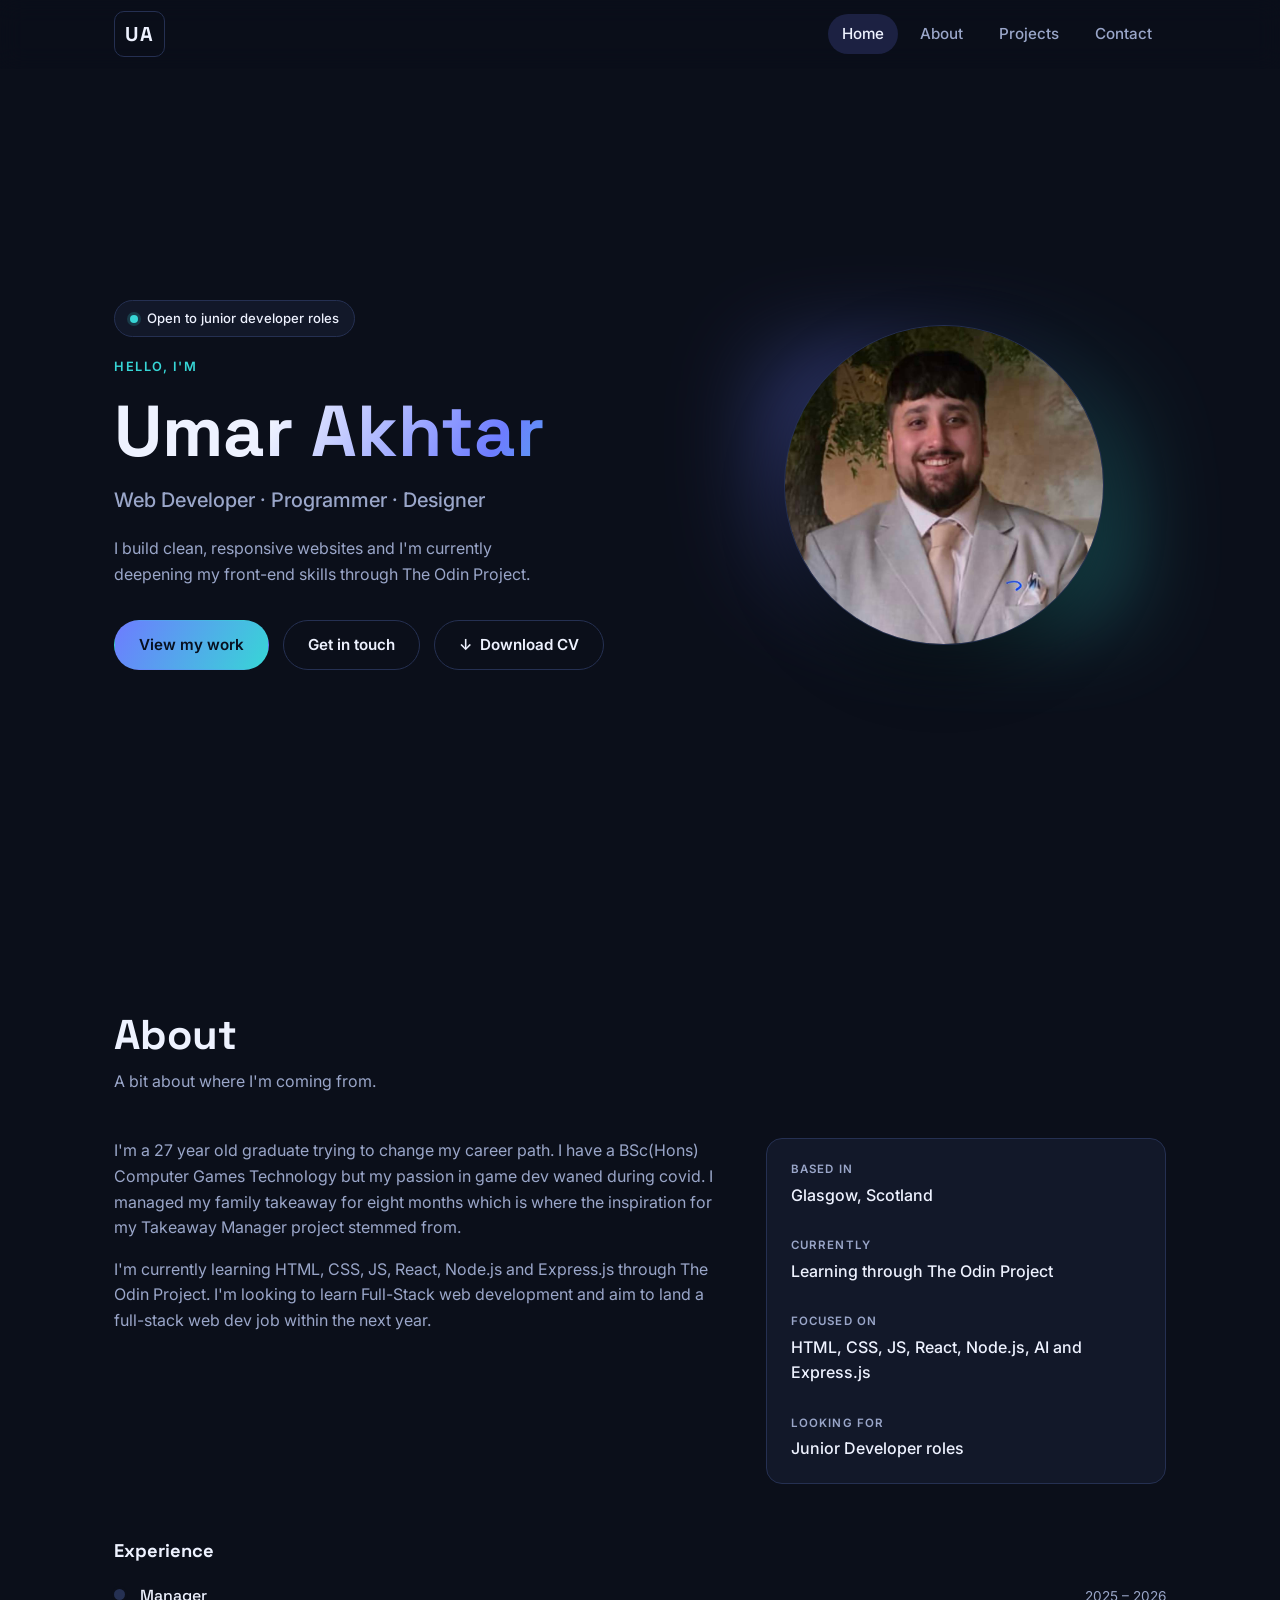
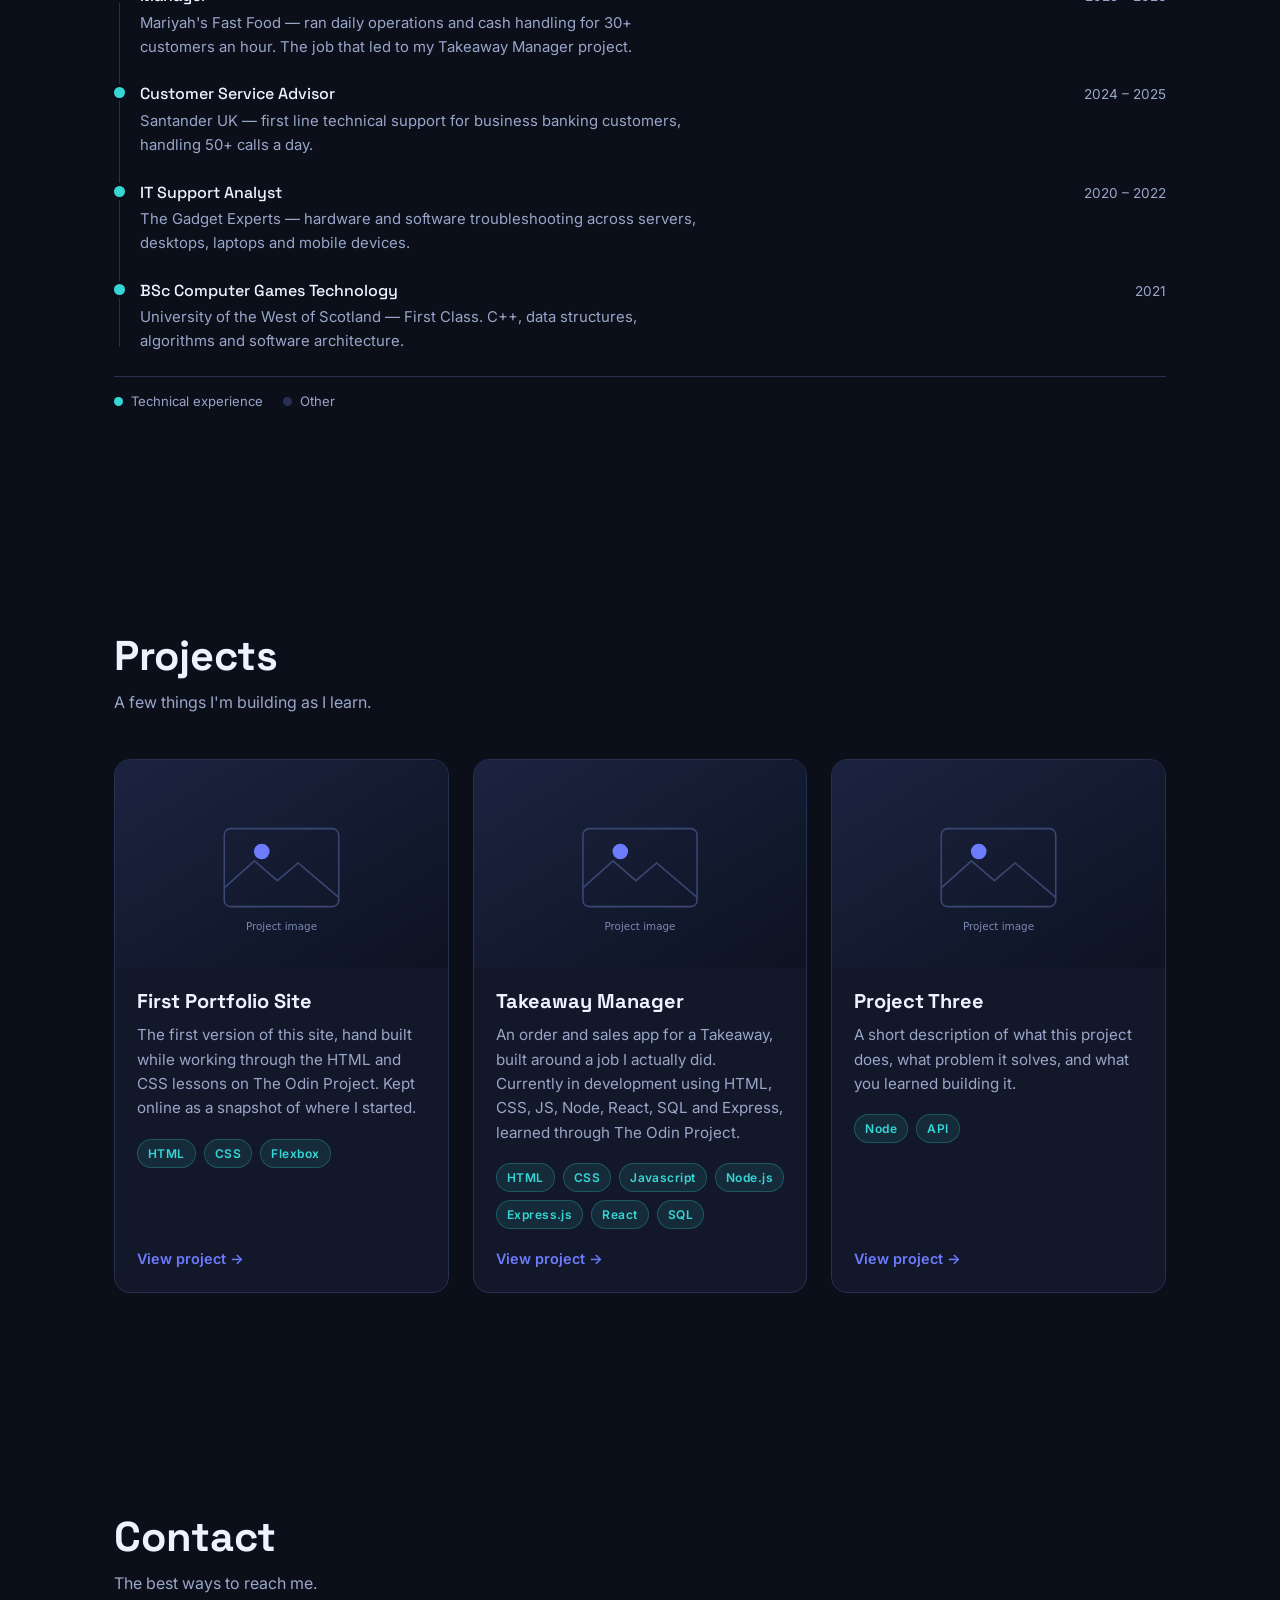
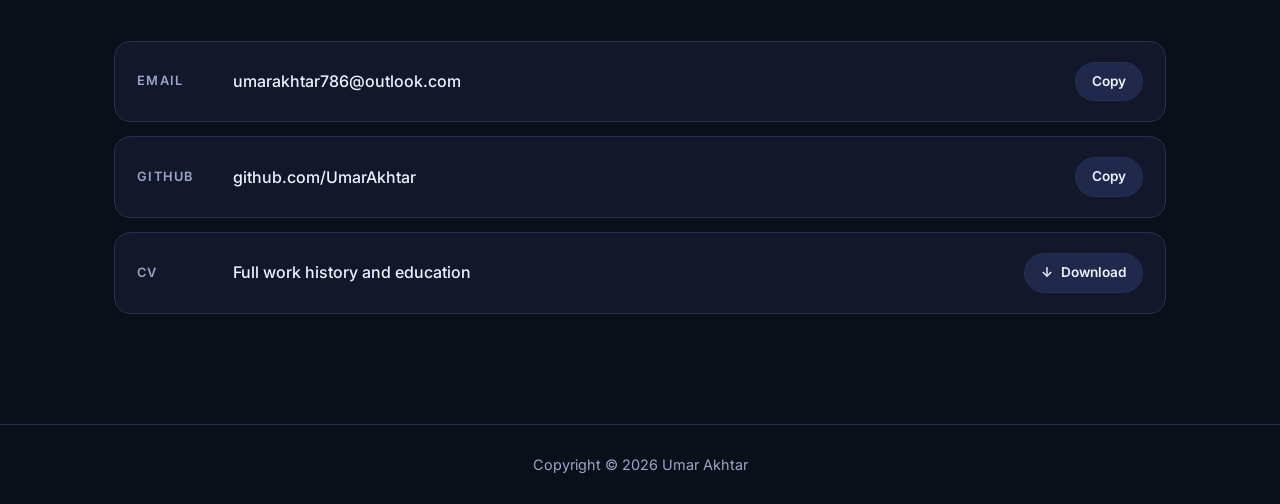
==== commit fb0be485: "Add open to work badge to hero Added an availability badge above the name so it is clear at a glance" ====
--- a/index.html
+++ b/index.html
@@ -45,6 +45,10 @@
     <main>
         <section class="hero" id="home">
             <div class="hero__text reveal">
+                <p class="availability">
+                    <span class="availability__dot" aria-hidden="true"></span>
+                    Open to junior developer roles
+                </p>
                 <p class="hero__eyebrow">Hello, I'm</p>
                 <h1 class="hero__title">Umar Akhtar</h1>
                 <p class="hero__subtitle">Web Developer &middot; Programmer &middot; Designer</p>
--- a/style.css
+++ b/style.css
@@ -164,6 +164,28 @@
     gap: clamp(32px, 5vw, 64px);
     align-items: center;
     min-height: calc(100vh - var(--nav-height));
+}
+
+.availability {
+    display: inline-flex;
+    align-items: center;
+    gap: 9px;
+    margin: 0 0 20px;
+    padding: 7px 15px;
+    border: 1px solid var(--border);
+    border-radius: 999px;
+    background: var(--bg-soft);
+    color: var(--text);
+    font-size: 0.82rem;
+    font-weight: 500;
+}
+
+.availability__dot {
+    width: 8px;
+    height: 8px;
+    border-radius: 50%;
+    background: var(--accent-2);
+    box-shadow: 0 0 0 3px rgba(55, 214, 214, 0.18);
 }
 
 .hero__eyebrow {
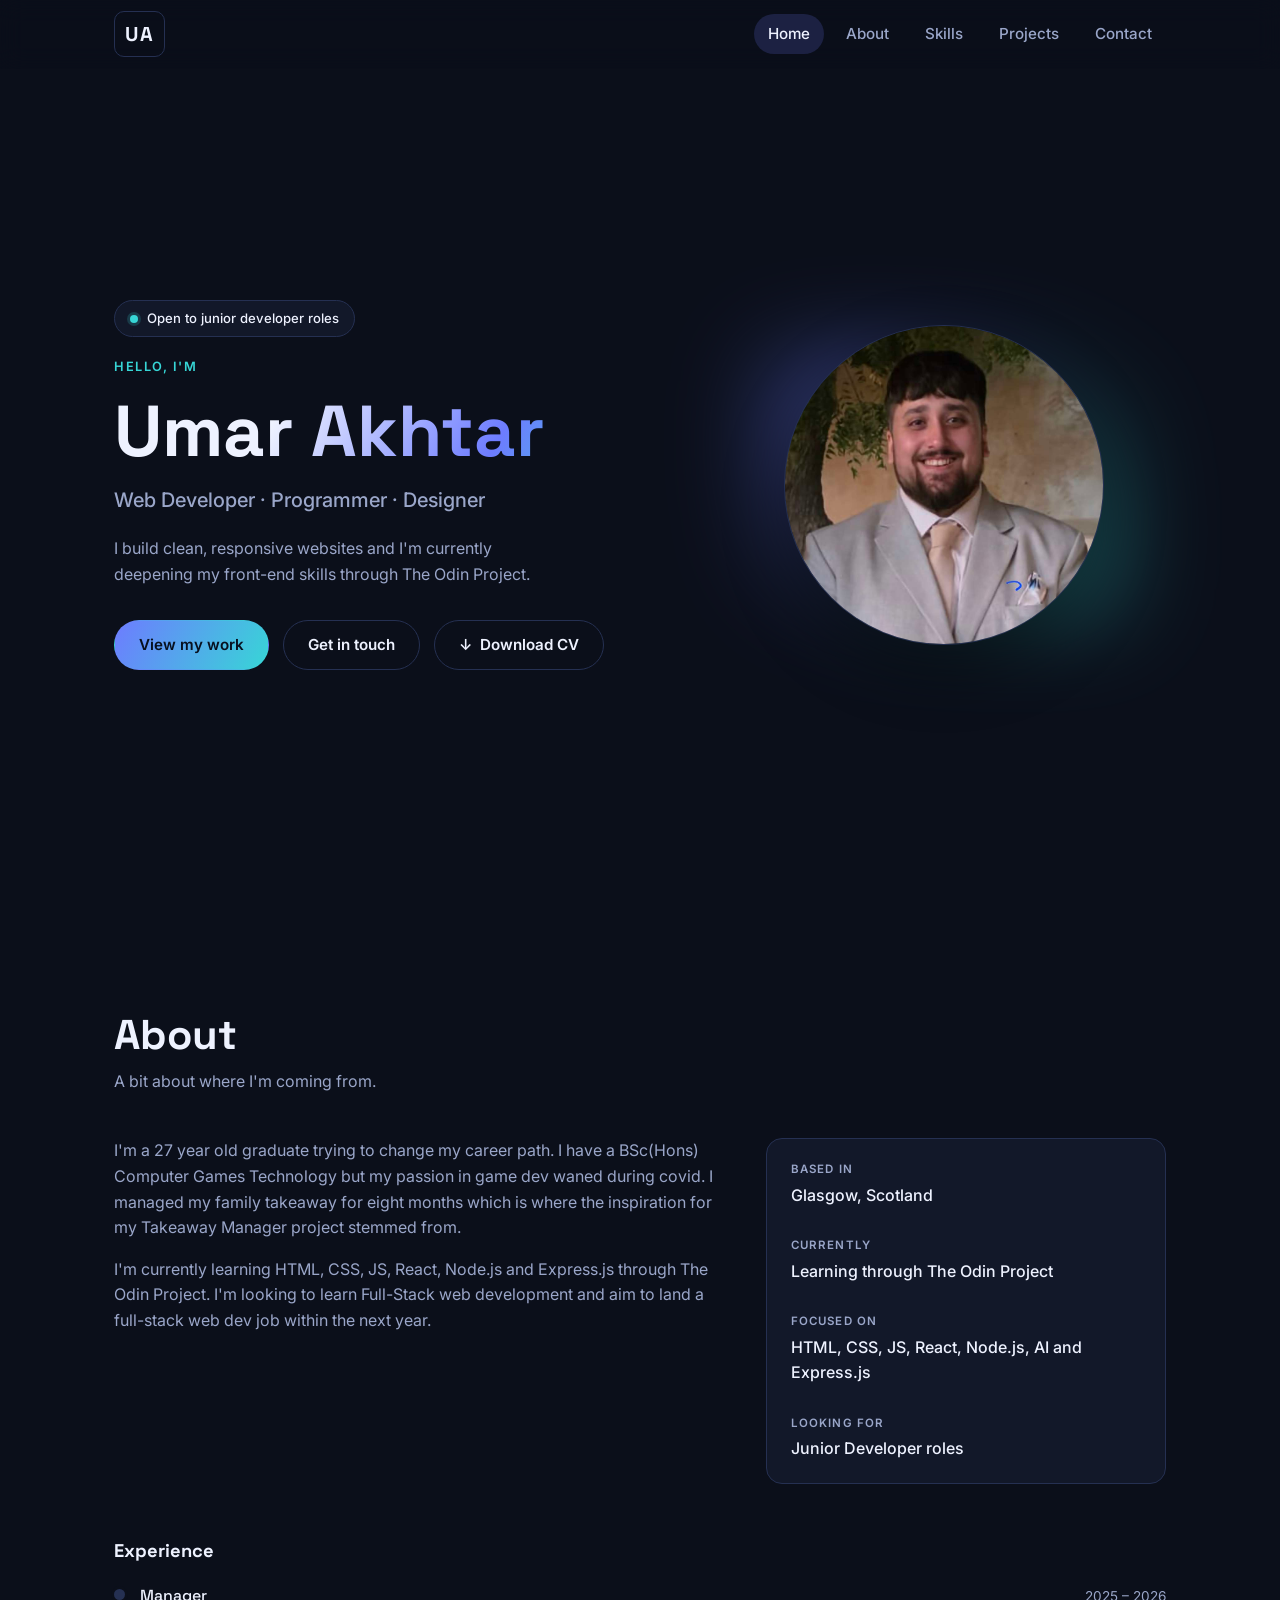
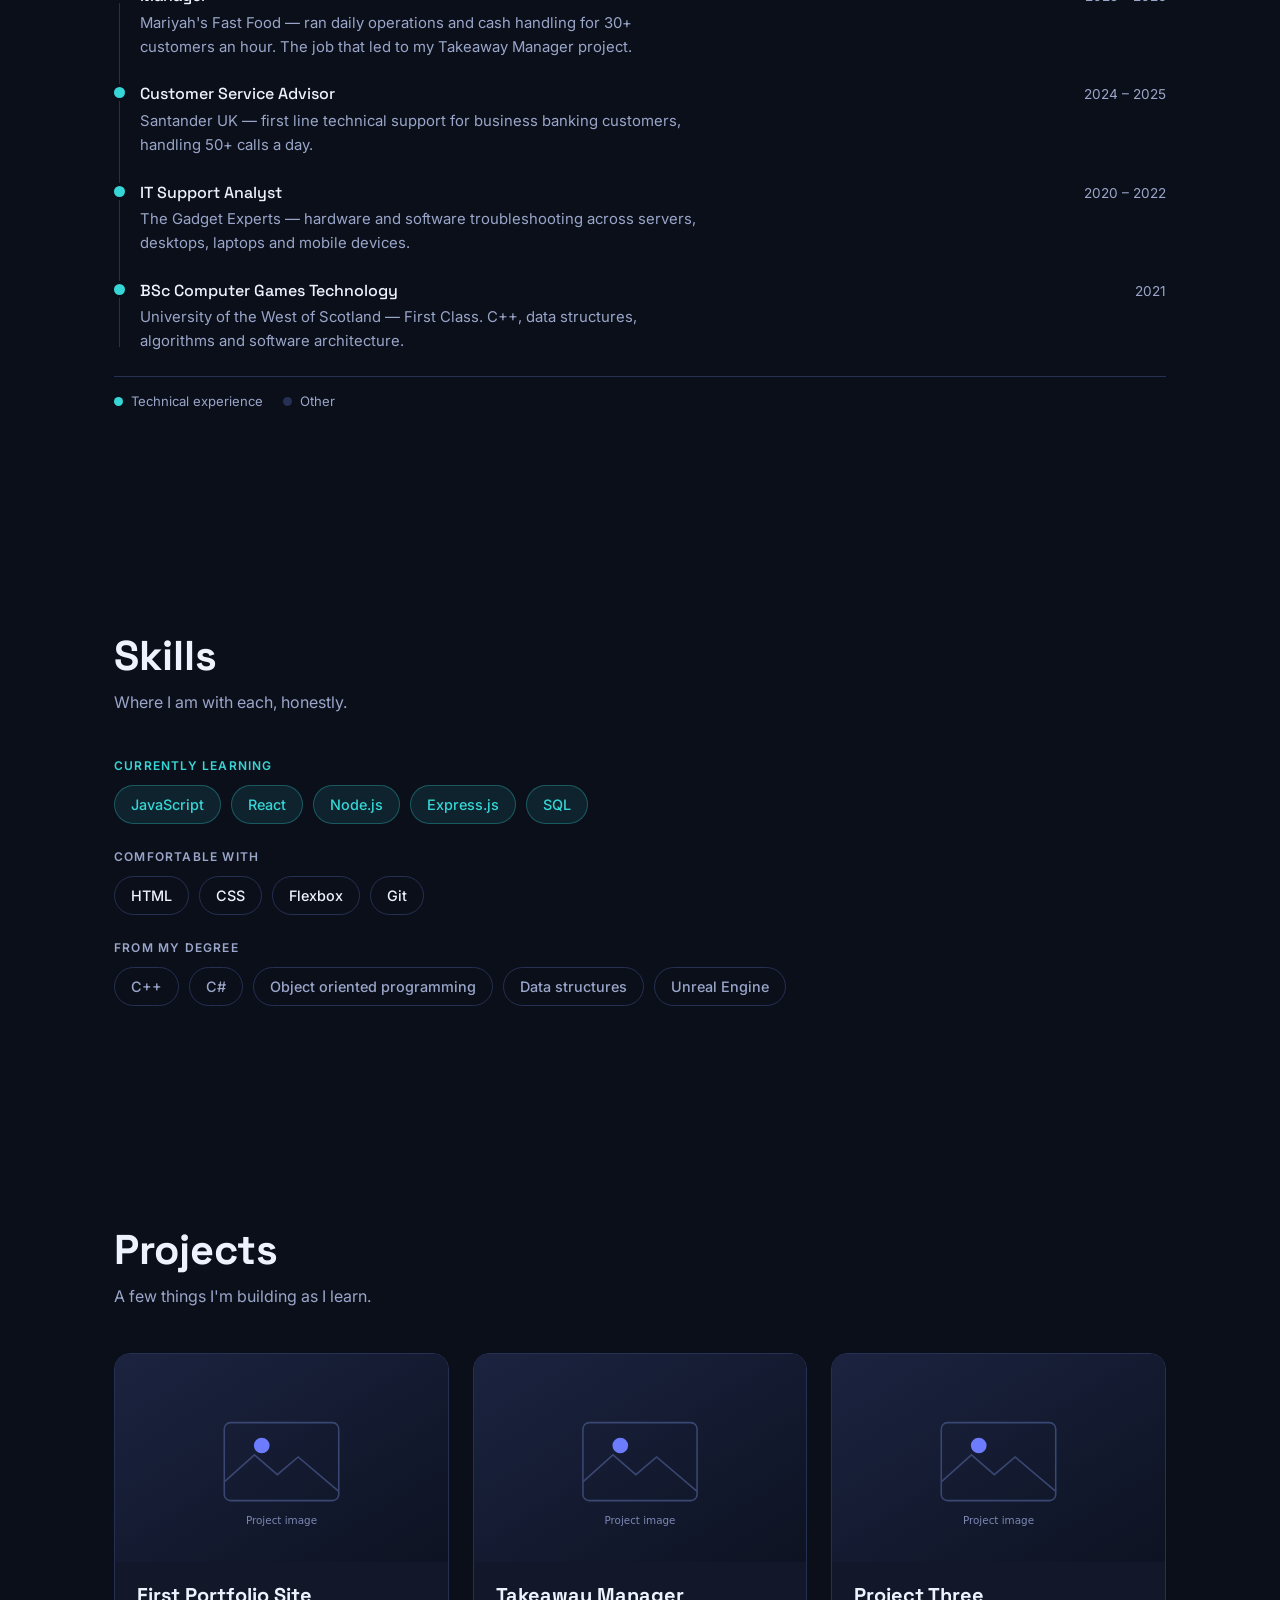
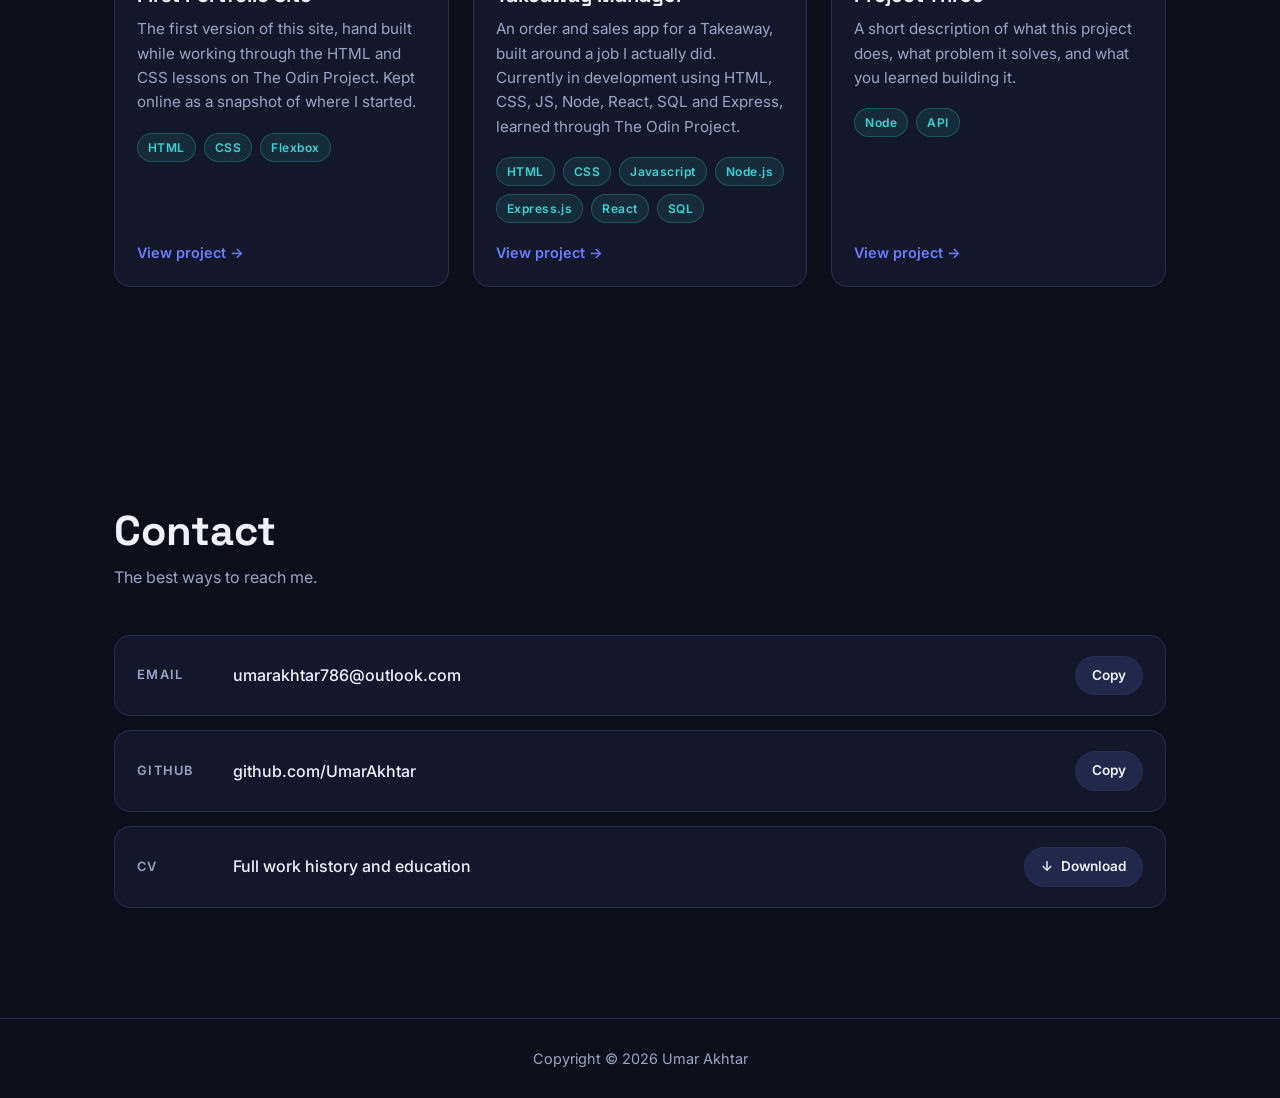
==== commit a1824f7f: "Add skills section Added a skills section grouped into what I am learning now, what I am comfortable" ====
--- a/index.html
+++ b/index.html
@@ -36,6 +36,7 @@
             <nav class="nav__menu" id="navMenu" aria-label="Main">
                 <a class="nav__link" href="#home">Home</a>
                 <a class="nav__link" href="#about">About</a>
+                <a class="nav__link" href="#skills">Skills</a>
                 <a class="nav__link" href="#projects">Projects</a>
                 <a class="nav__link" href="#contact">Contact</a>
             </nav>
@@ -168,6 +169,47 @@
             </div>
         </section>
 
+        <section class="section" id="skills">
+            <div class="section__head reveal">
+                <h2 class="section__title">Skills</h2>
+                <p class="section__lead">Where I am with each, honestly.</p>
+            </div>
+
+            <div class="skills reveal">
+                <div class="skills__group skills__group--current">
+                    <h3 class="skills__label">Currently learning</h3>
+                    <ul class="skills__list">
+                        <li>JavaScript</li>
+                        <li>React</li>
+                        <li>Node.js</li>
+                        <li>Express.js</li>
+                        <li>SQL</li>
+                    </ul>
+                </div>
+
+                <div class="skills__group">
+                    <h3 class="skills__label">Comfortable with</h3>
+                    <ul class="skills__list">
+                        <li>HTML</li>
+                        <li>CSS</li>
+                        <li>Flexbox</li>
+                        <li>Git</li>
+                    </ul>
+                </div>
+
+                <div class="skills__group skills__group--past">
+                    <h3 class="skills__label">From my degree</h3>
+                    <ul class="skills__list">
+                        <li>C++</li>
+                        <li>C#</li>
+                        <li>Object oriented programming</li>
+                        <li>Data structures</li>
+                        <li>Unreal Engine</li>
+                    </ul>
+                </div>
+            </div>
+        </section>
+
         <section class="section" id="projects">
             <div class="section__head reveal">
                 <h2 class="section__title">Projects</h2>
--- a/style.css
+++ b/style.css
@@ -479,6 +479,54 @@
     margin-left: 12px;
 }
 
+/* Skills */
+.skills {
+    display: grid;
+    gap: 26px;
+}
+
+.skills__label {
+    font-family: 'Inter', sans-serif;
+    font-size: 0.75rem;
+    font-weight: 600;
+    letter-spacing: 0.1em;
+    text-transform: uppercase;
+    color: var(--muted);
+    margin: 0 0 12px;
+}
+
+.skills__group--current .skills__label {
+    color: var(--accent-2);
+}
+
+.skills__list {
+    display: flex;
+    flex-wrap: wrap;
+    gap: 10px;
+    list-style: none;
+    margin: 0;
+    padding: 0;
+}
+
+.skills__list li {
+    font-size: 0.9rem;
+    font-weight: 500;
+    padding: 7px 16px;
+    border-radius: 999px;
+    border: 1px solid var(--border);
+    color: var(--text);
+}
+
+.skills__group--current .skills__list li {
+    color: var(--accent-2);
+    background: rgba(55, 214, 214, 0.1);
+    border-color: rgba(55, 214, 214, 0.3);
+}
+
+.skills__group--past .skills__list li {
+    color: var(--muted);
+}
+
 /* Project cards */
 .cards {
     display: grid;
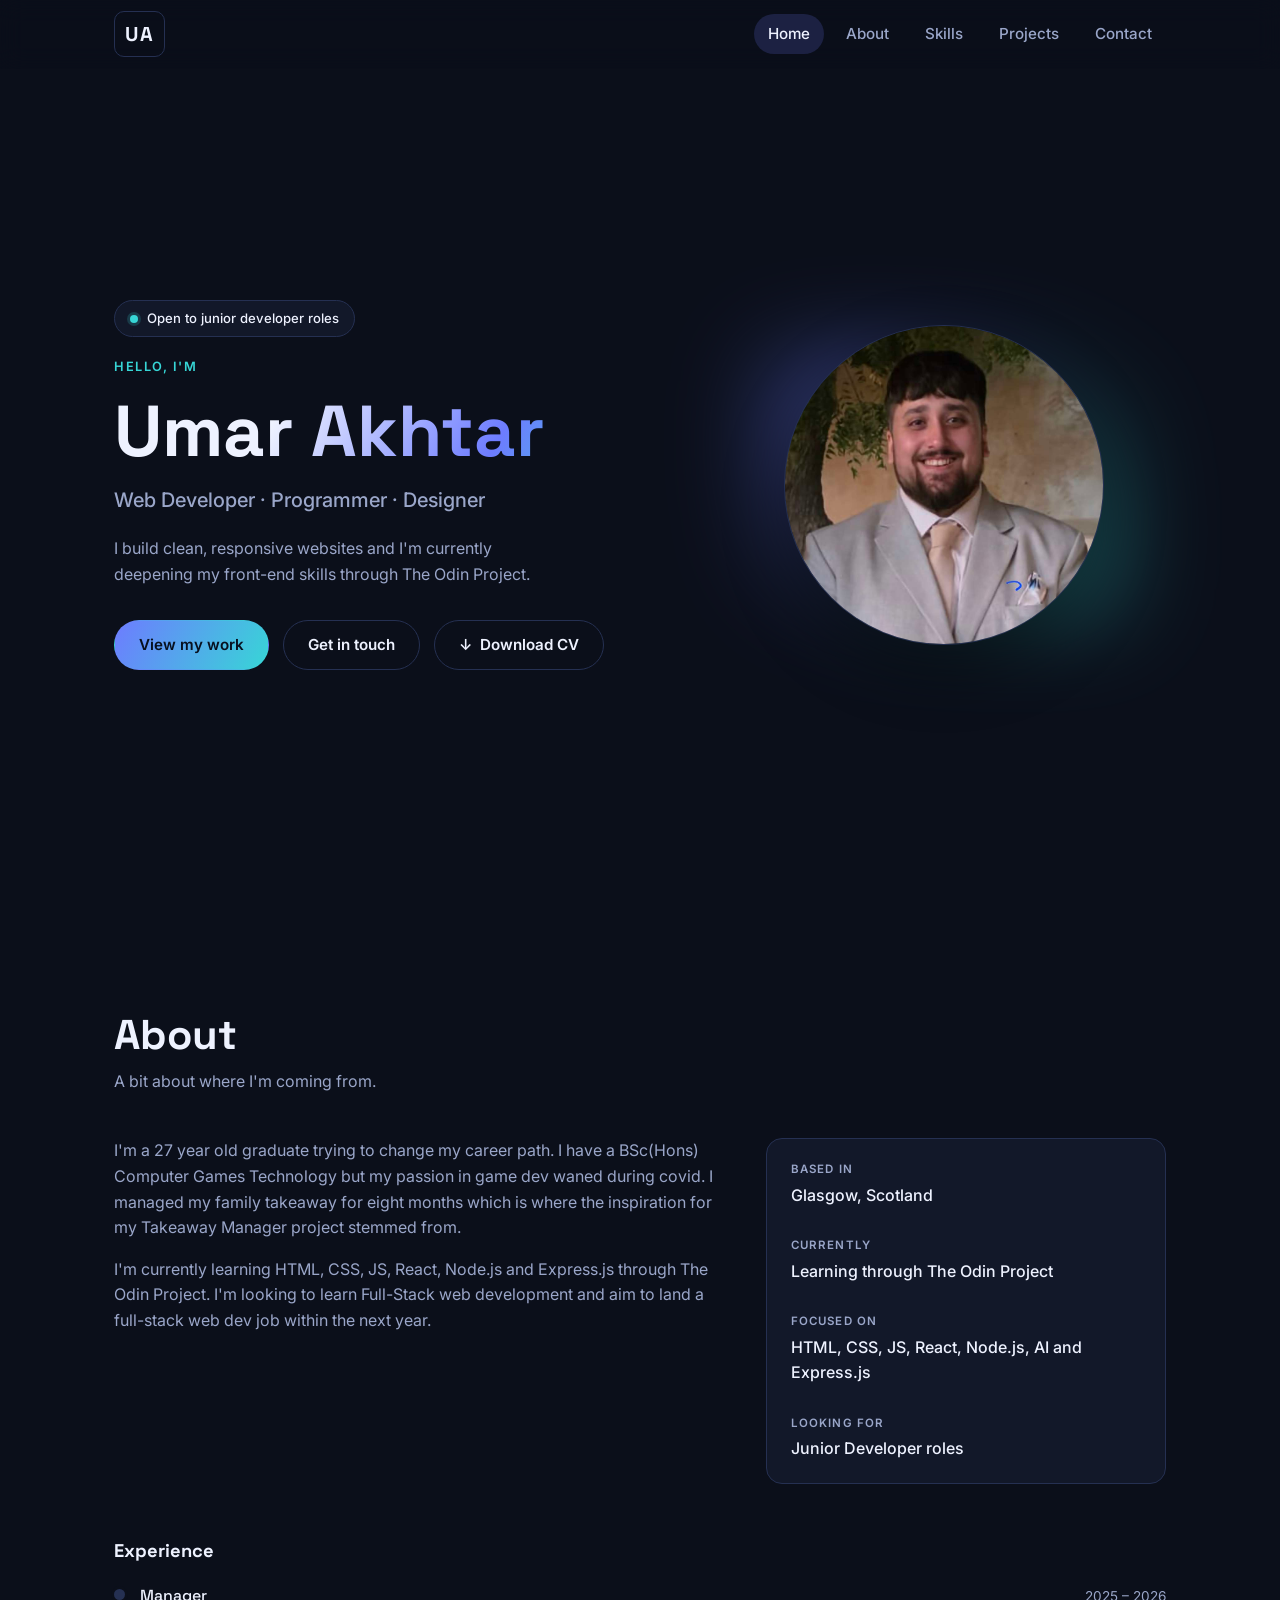
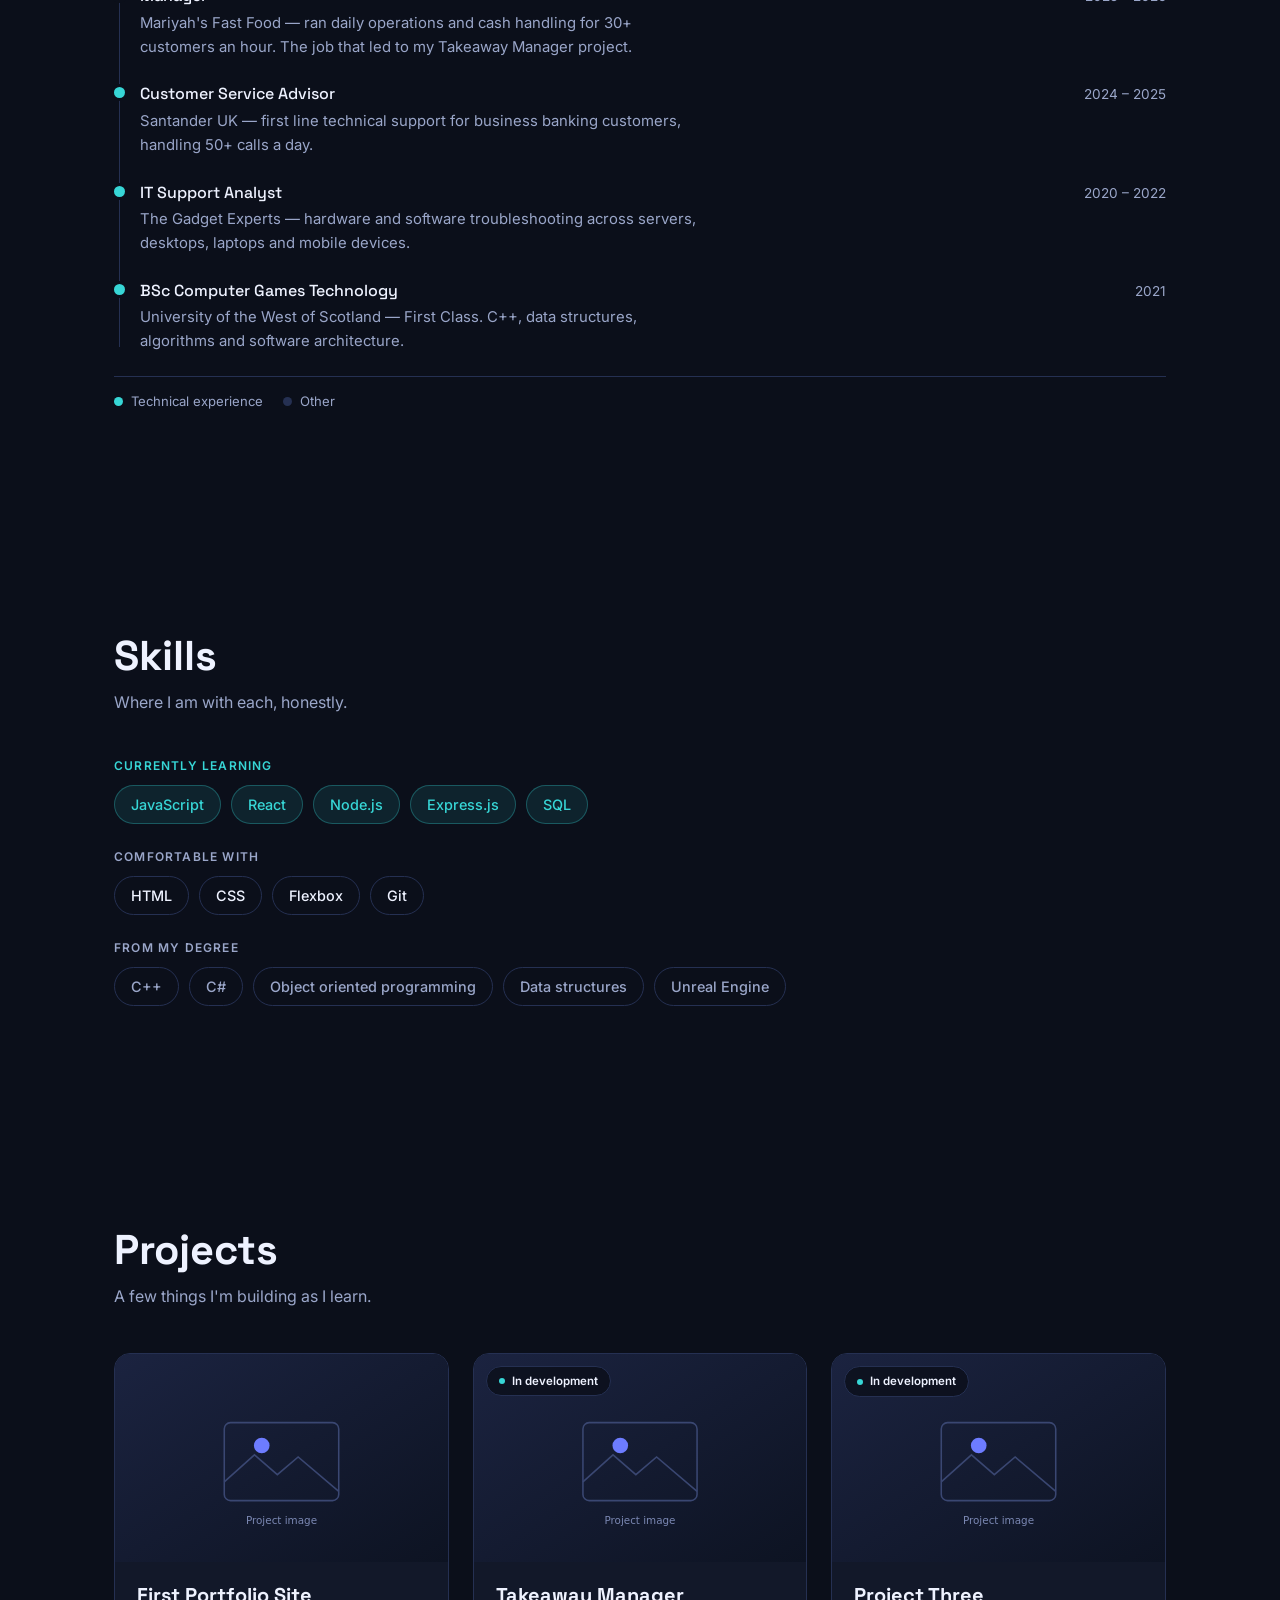
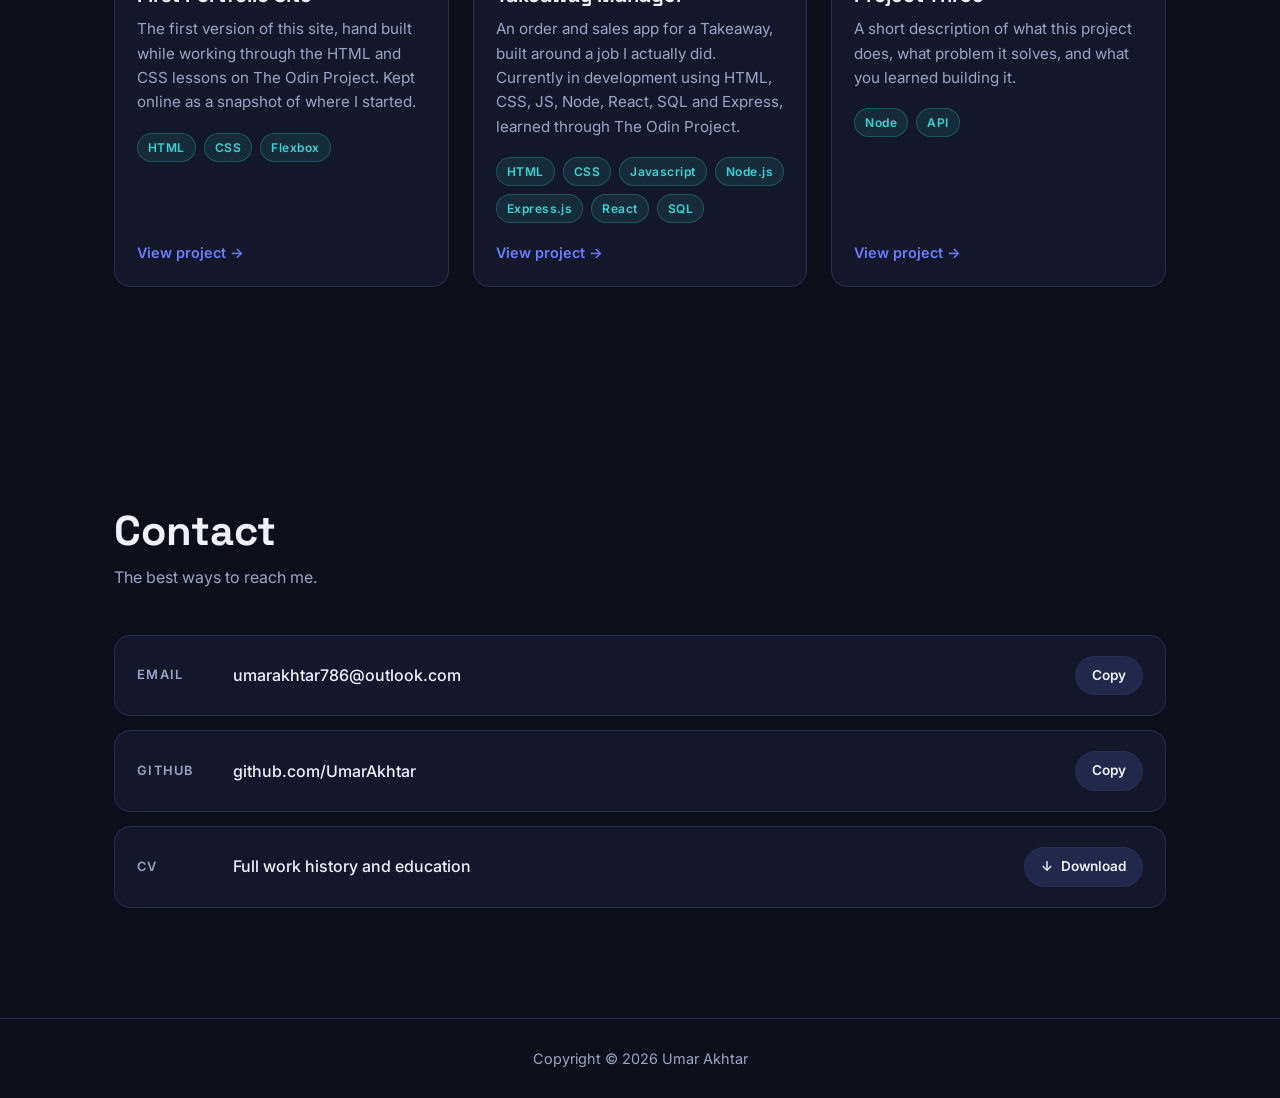
==== commit e227c4f2: "Add in development badge to unfinished project cards Added a badge to the top left of the Takeaway M" ====
--- a/index.html
+++ b/index.html
@@ -239,6 +239,7 @@
 
                 <article class="card reveal">
                     <div class="card__media">
+                        <span class="card__badge">In development</span>
                         <img src="images/placeholder.svg" alt="">
                     </div>
                     <div class="card__body">
@@ -263,6 +264,7 @@
 
                 <article class="card reveal">
                     <div class="card__media">
+                        <span class="card__badge">In development</span>
                         <img src="images/placeholder.svg" alt="">
                     </div>
                     <div class="card__body">
--- a/style.css
+++ b/style.css
@@ -551,9 +551,36 @@
 }
 
 .card__media {
+    position: relative;
     aspect-ratio: 16 / 10;
     background: linear-gradient(135deg, var(--surface), var(--bg));
     overflow: hidden;
+}
+
+.card__badge {
+    position: absolute;
+    top: 12px;
+    left: 12px;
+    z-index: 1;
+    display: inline-flex;
+    align-items: center;
+    gap: 7px;
+    padding: 5px 12px;
+    border-radius: 999px;
+    border: 1px solid var(--border);
+    background: rgba(11, 15, 26, 0.82);
+    backdrop-filter: blur(6px);
+    color: var(--text);
+    font-size: 0.72rem;
+    font-weight: 600;
+}
+
+.card__badge::before {
+    content: "";
+    width: 6px;
+    height: 6px;
+    border-radius: 50%;
+    background: var(--accent-2);
 }
 
 .card__media img {
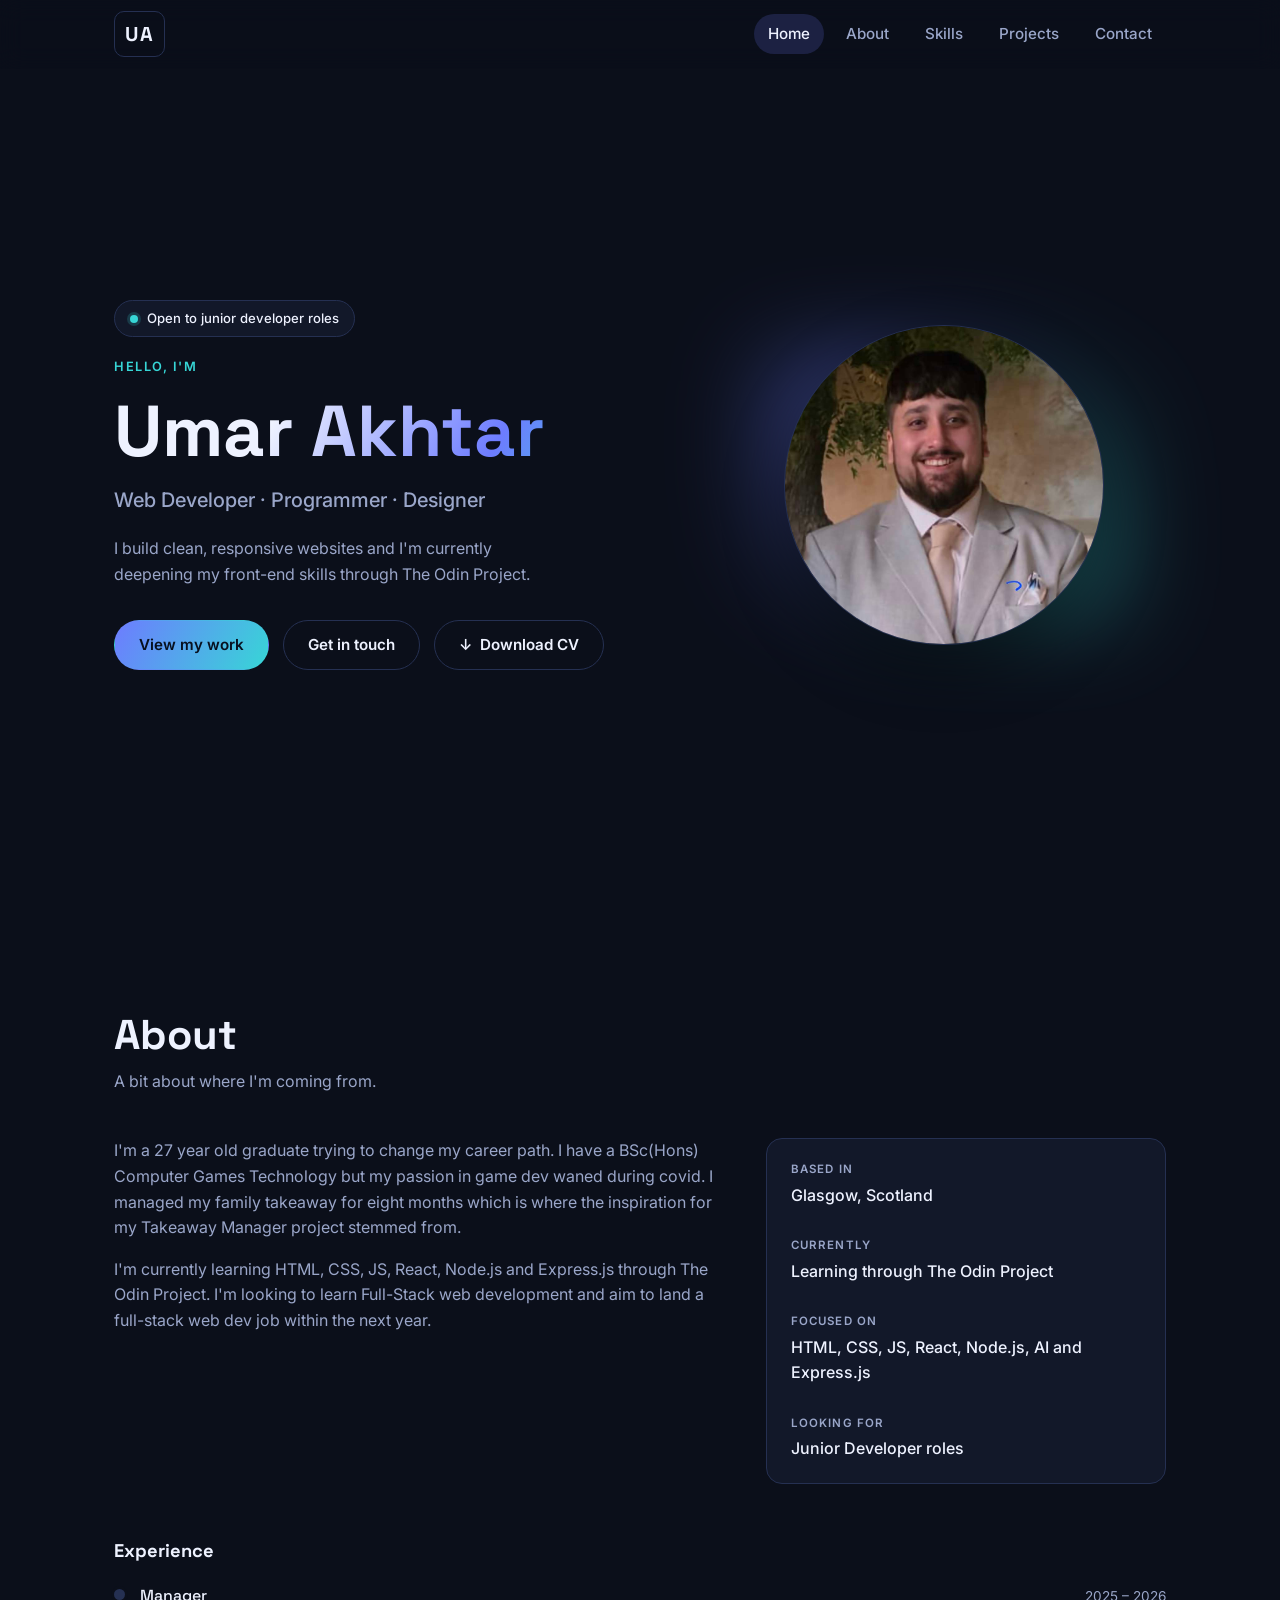
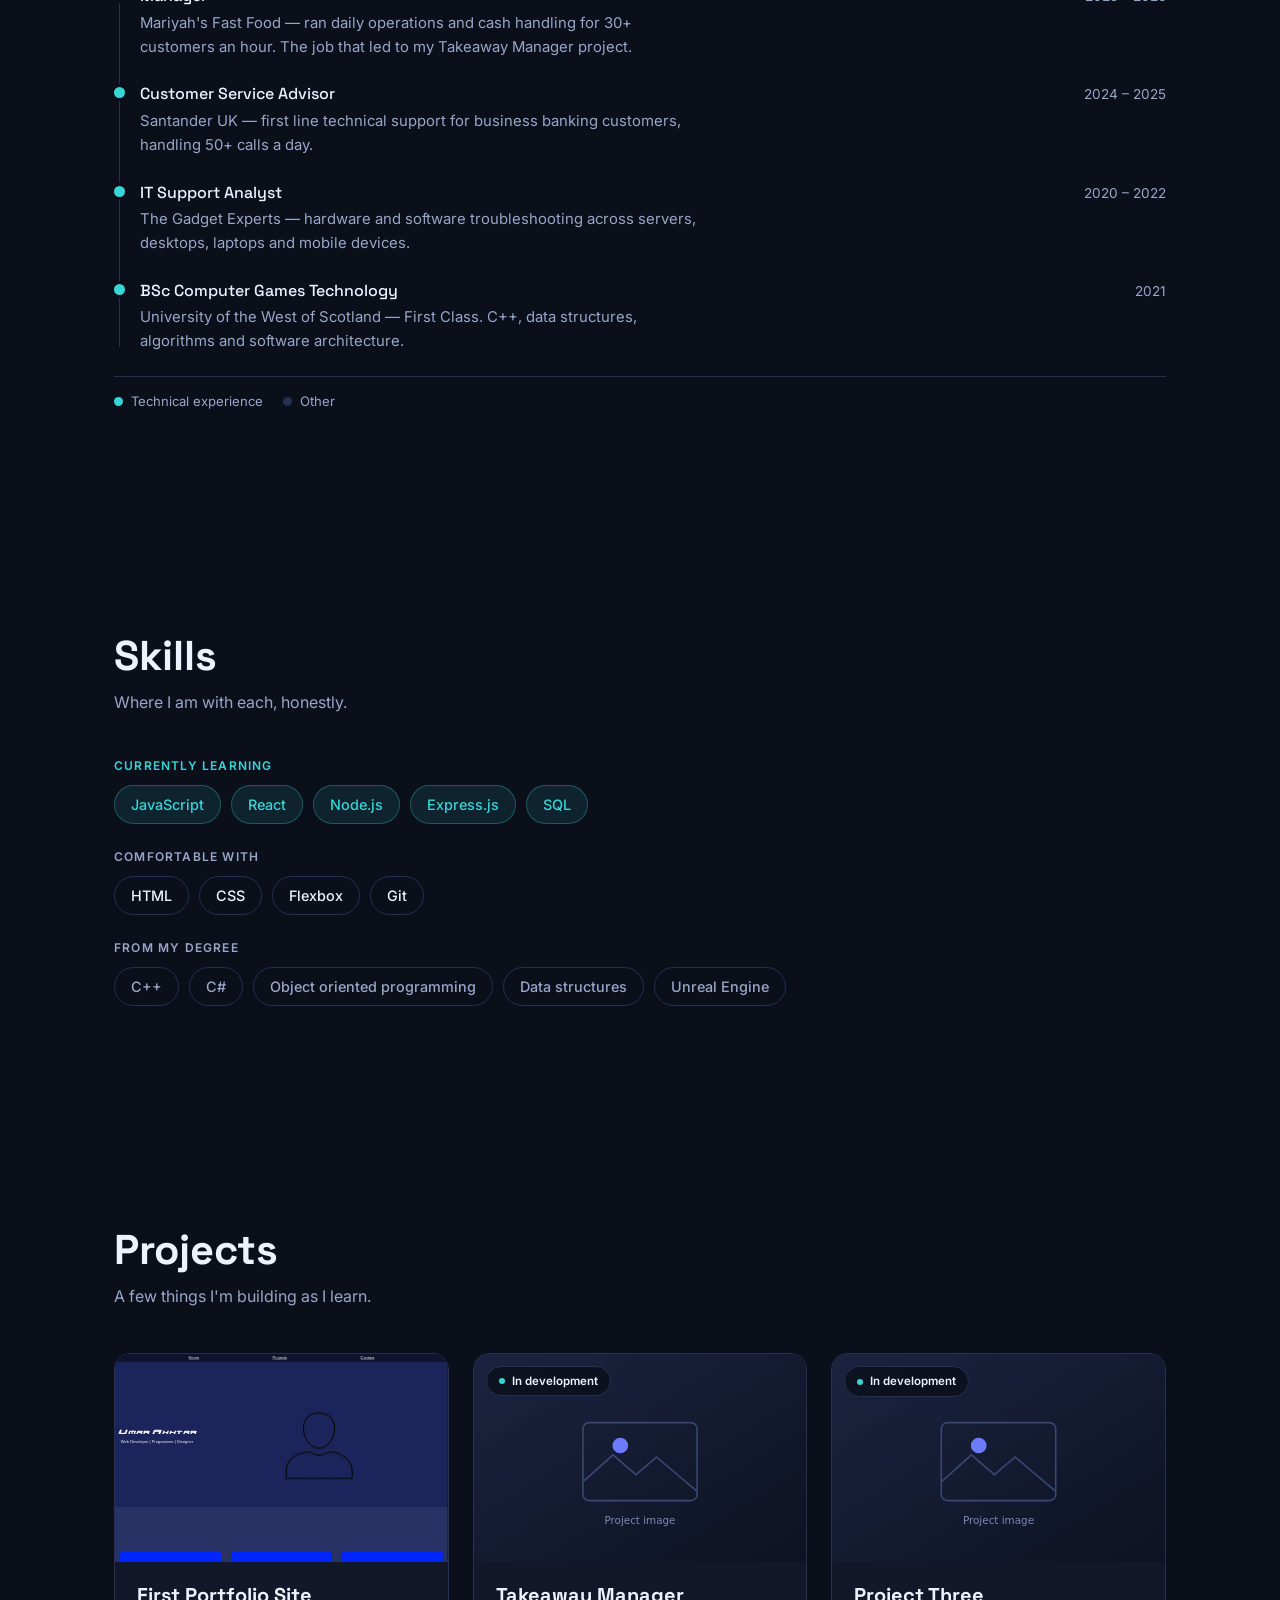
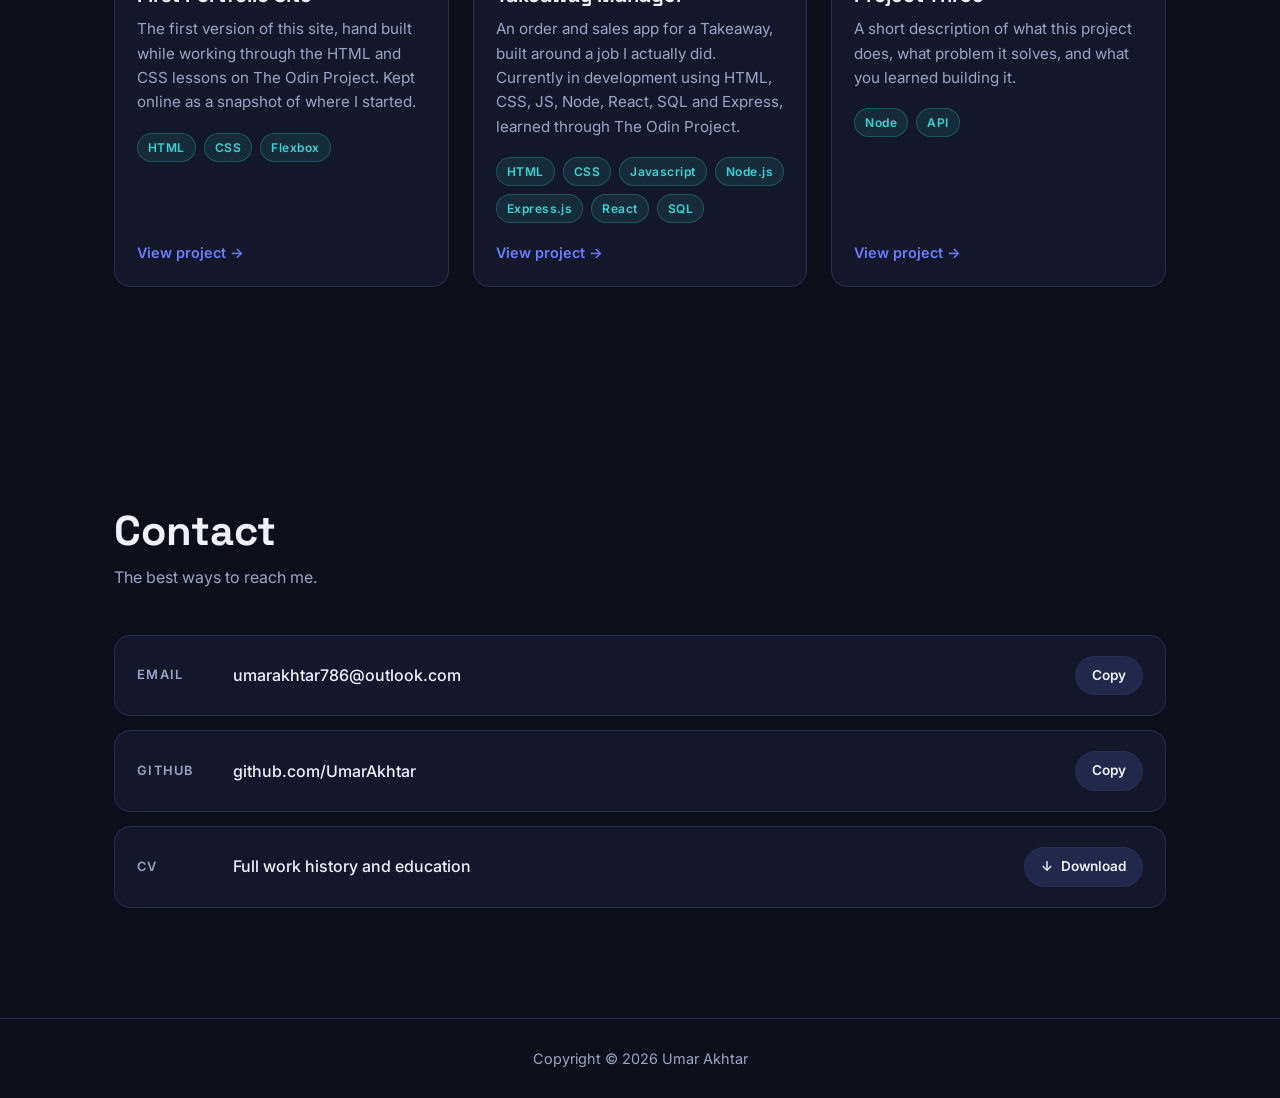
==== commit 36c3fdd1: "Show the real old site in the first project card Replaced the placeholder image with a live preview " ====
--- a/index.html
+++ b/index.html
@@ -219,7 +219,7 @@
             <div class="cards">
                 <article class="card reveal">
                     <div class="card__media">
-                        <img src="images/placeholder.svg" alt="">
+                        <iframe class="card__preview" src="archive/v1/index.html" loading="lazy" scrolling="no" tabindex="-1" aria-hidden="true" title="Preview of the first portfolio site"></iframe>
                     </div>
                     <div class="card__body">
                         <h3 class="card__title">First Portfolio Site</h3>
--- a/style.css
+++ b/style.css
@@ -594,6 +594,23 @@
     transform: scale(1.05);
 }
 
+.card__preview {
+    position: absolute;
+    top: 0;
+    left: 0;
+    width: 400%;
+    height: 400%;
+    border: 0;
+    transform: scale(0.25);
+    transform-origin: top left;
+    transition: transform 0.35s ease;
+    pointer-events: none;
+}
+
+.card:hover .card__preview {
+    transform: scale(0.2625);
+}
+
 .card__body {
     display: flex;
     flex-direction: column;
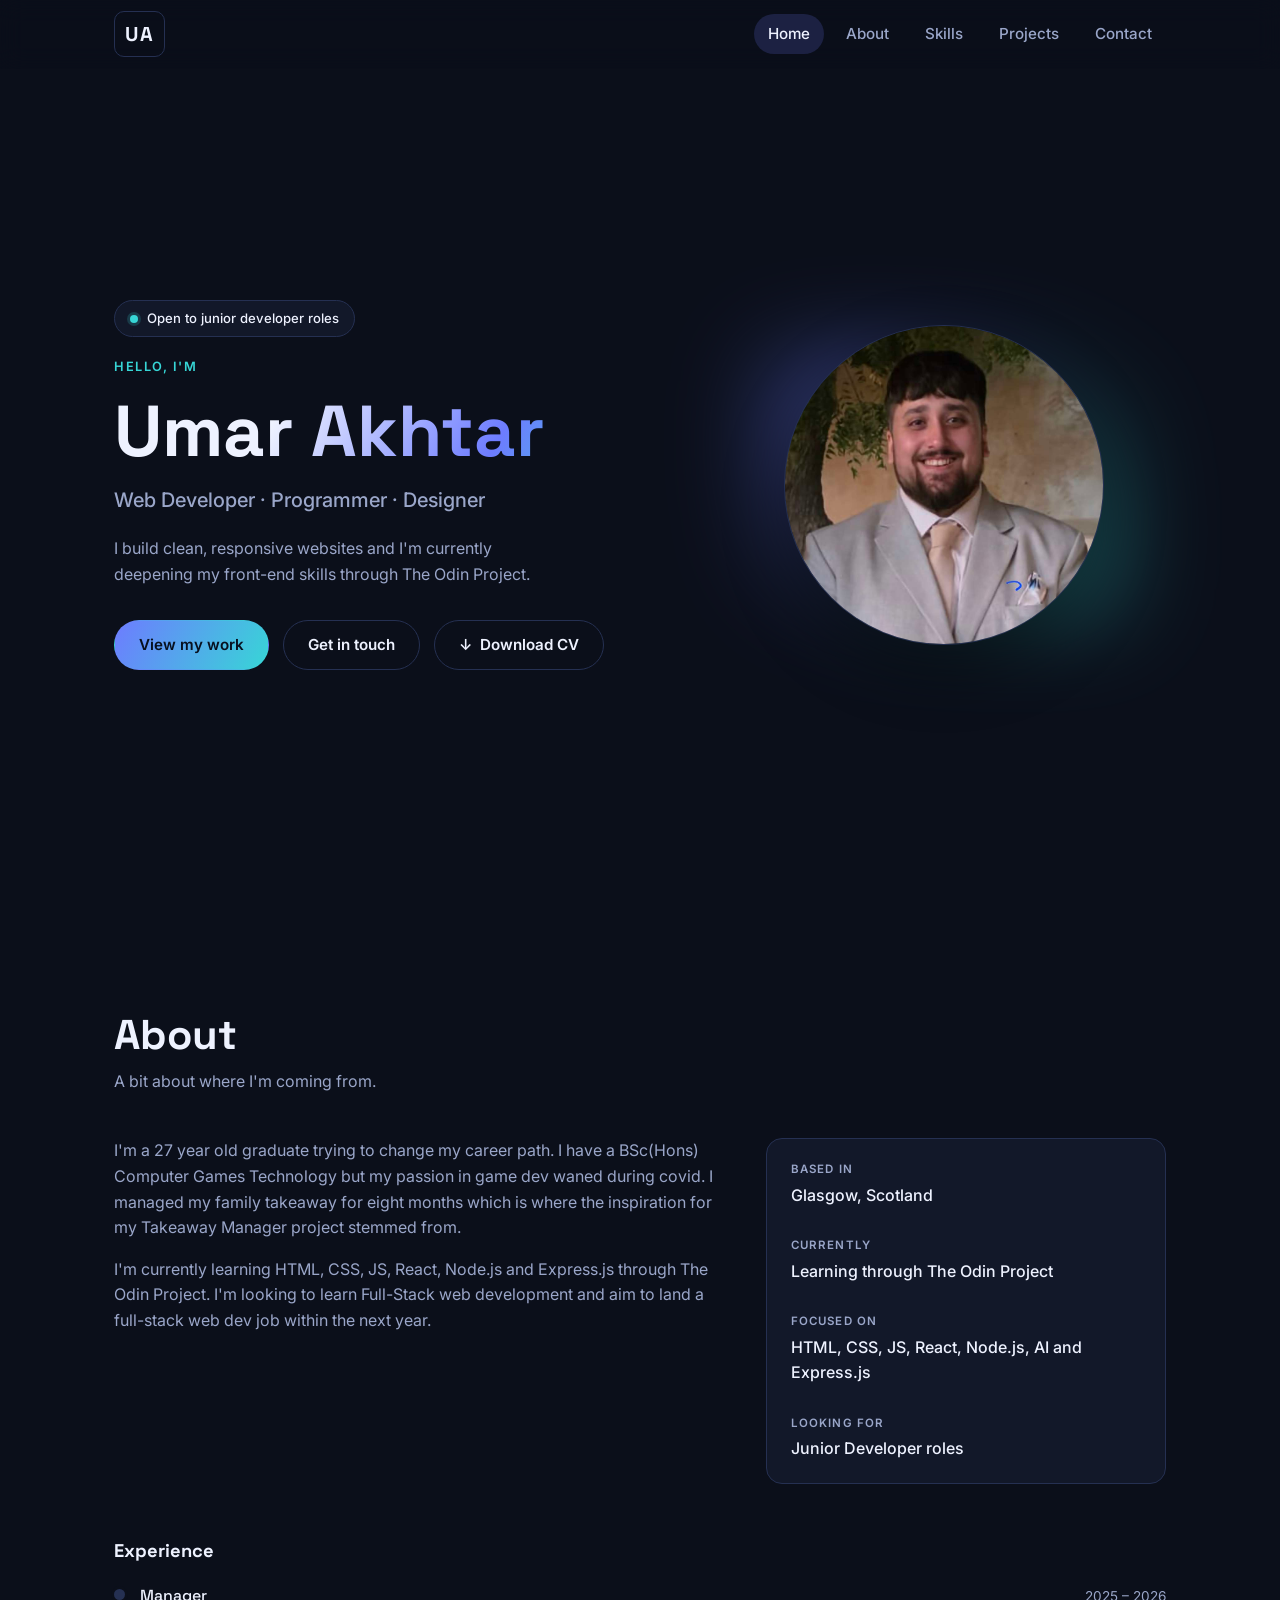
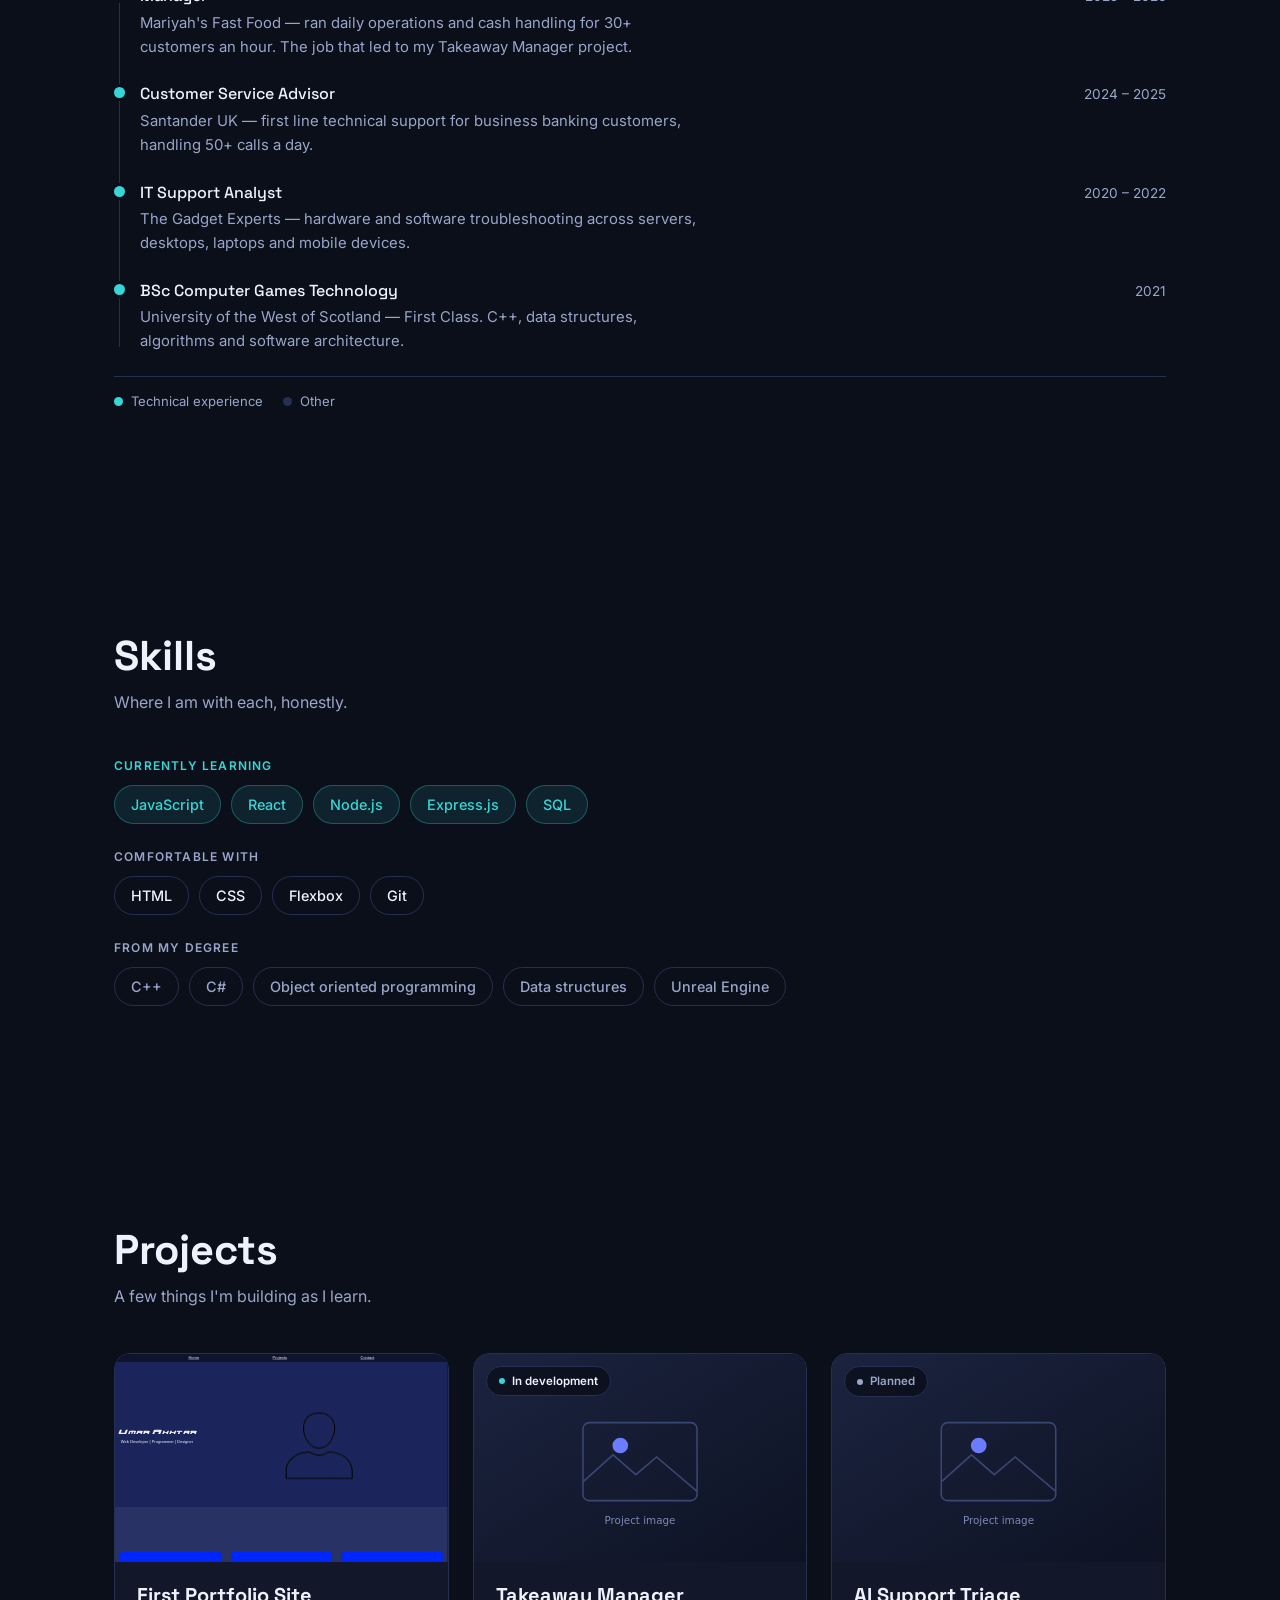
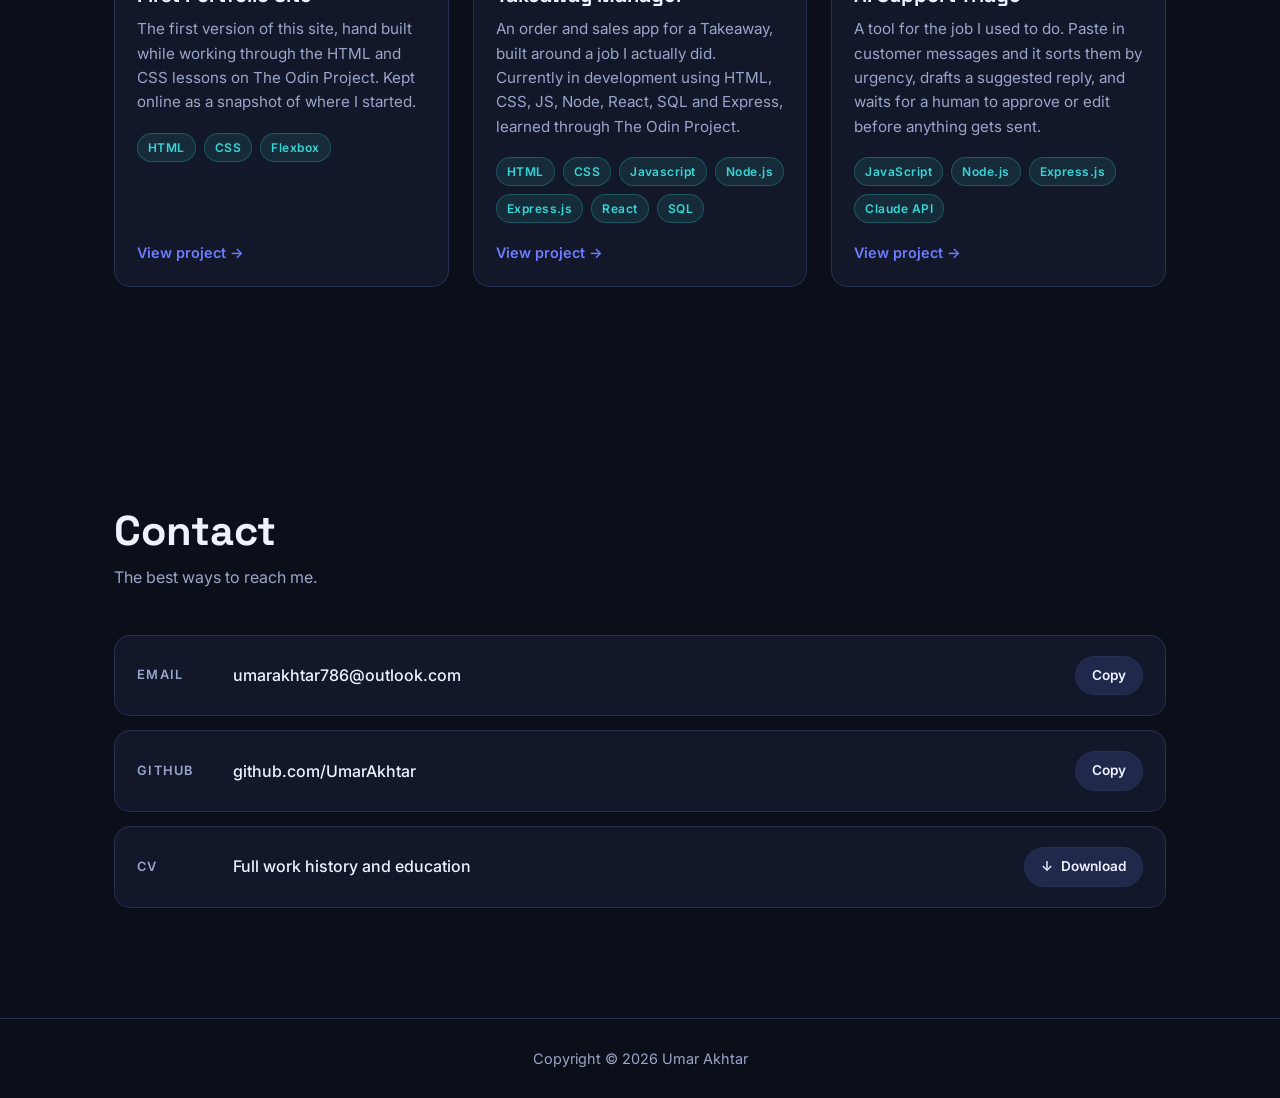
==== commit 28dc6329: "Write up AI Support Triage project Filled in the third project card and page with the support triage" ====
--- a/index.html
+++ b/index.html
@@ -264,18 +264,21 @@
 
                 <article class="card reveal">
                     <div class="card__media">
-                        <span class="card__badge">In development</span>
+                        <span class="card__badge card__badge--planned">Planned</span>
                         <img src="images/placeholder.svg" alt="">
                     </div>
                     <div class="card__body">
-                        <h3 class="card__title">Project Three</h3>
+                        <h3 class="card__title">AI Support Triage</h3>
                         <p class="card__text">
-                            A short description of what this project does, what problem it
-                            solves, and what you learned building it.
+                            A tool for the job I used to do. Paste in customer messages and it
+                            sorts them by urgency, drafts a suggested reply, and waits for a
+                            human to approve or edit before anything gets sent.
                         </p>
                         <ul class="card__tags">
-                            <li>Node</li>
-                            <li>API</li>
+                            <li>JavaScript</li>
+                            <li>Node.js</li>
+                            <li>Express.js</li>
+                            <li>Claude API</li>
                         </ul>
                         <a class="card__link" href="project-three.html">View project <span aria-hidden="true">&rarr;</span></a>
                     </div>
--- a/style.css
+++ b/style.css
@@ -583,6 +583,14 @@
     background: var(--accent-2);
 }
 
+.card__badge--planned {
+    color: var(--muted);
+}
+
+.card__badge--planned::before {
+    background: var(--muted);
+}
+
 .card__media img {
     width: 100%;
     height: 100%;
@@ -798,6 +806,11 @@
     border-radius: 50%;
     background: var(--accent-2);
     box-shadow: 0 0 0 4px rgba(55, 214, 214, 0.16);
+}
+
+.status-note__dot--planned {
+    background: var(--muted);
+    box-shadow: 0 0 0 4px rgba(154, 166, 201, 0.14);
 }
 
 .status-note p {
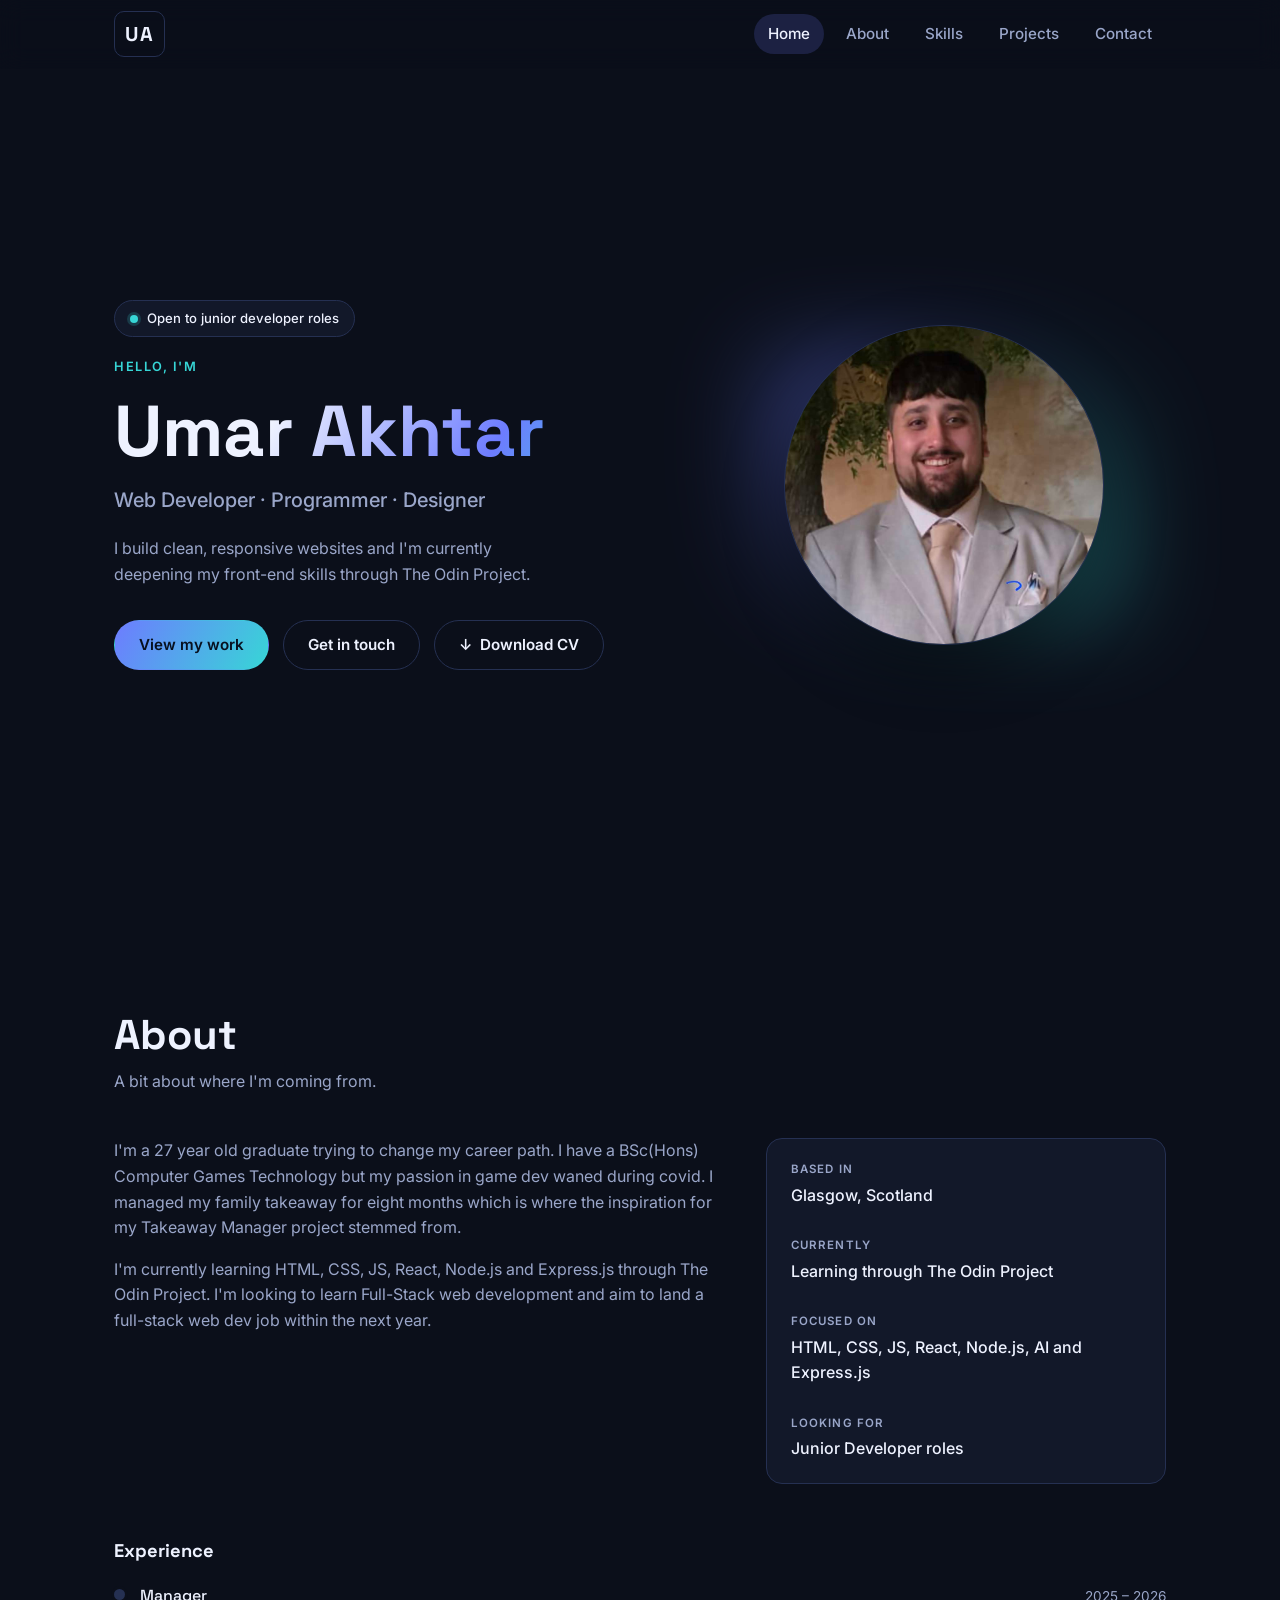
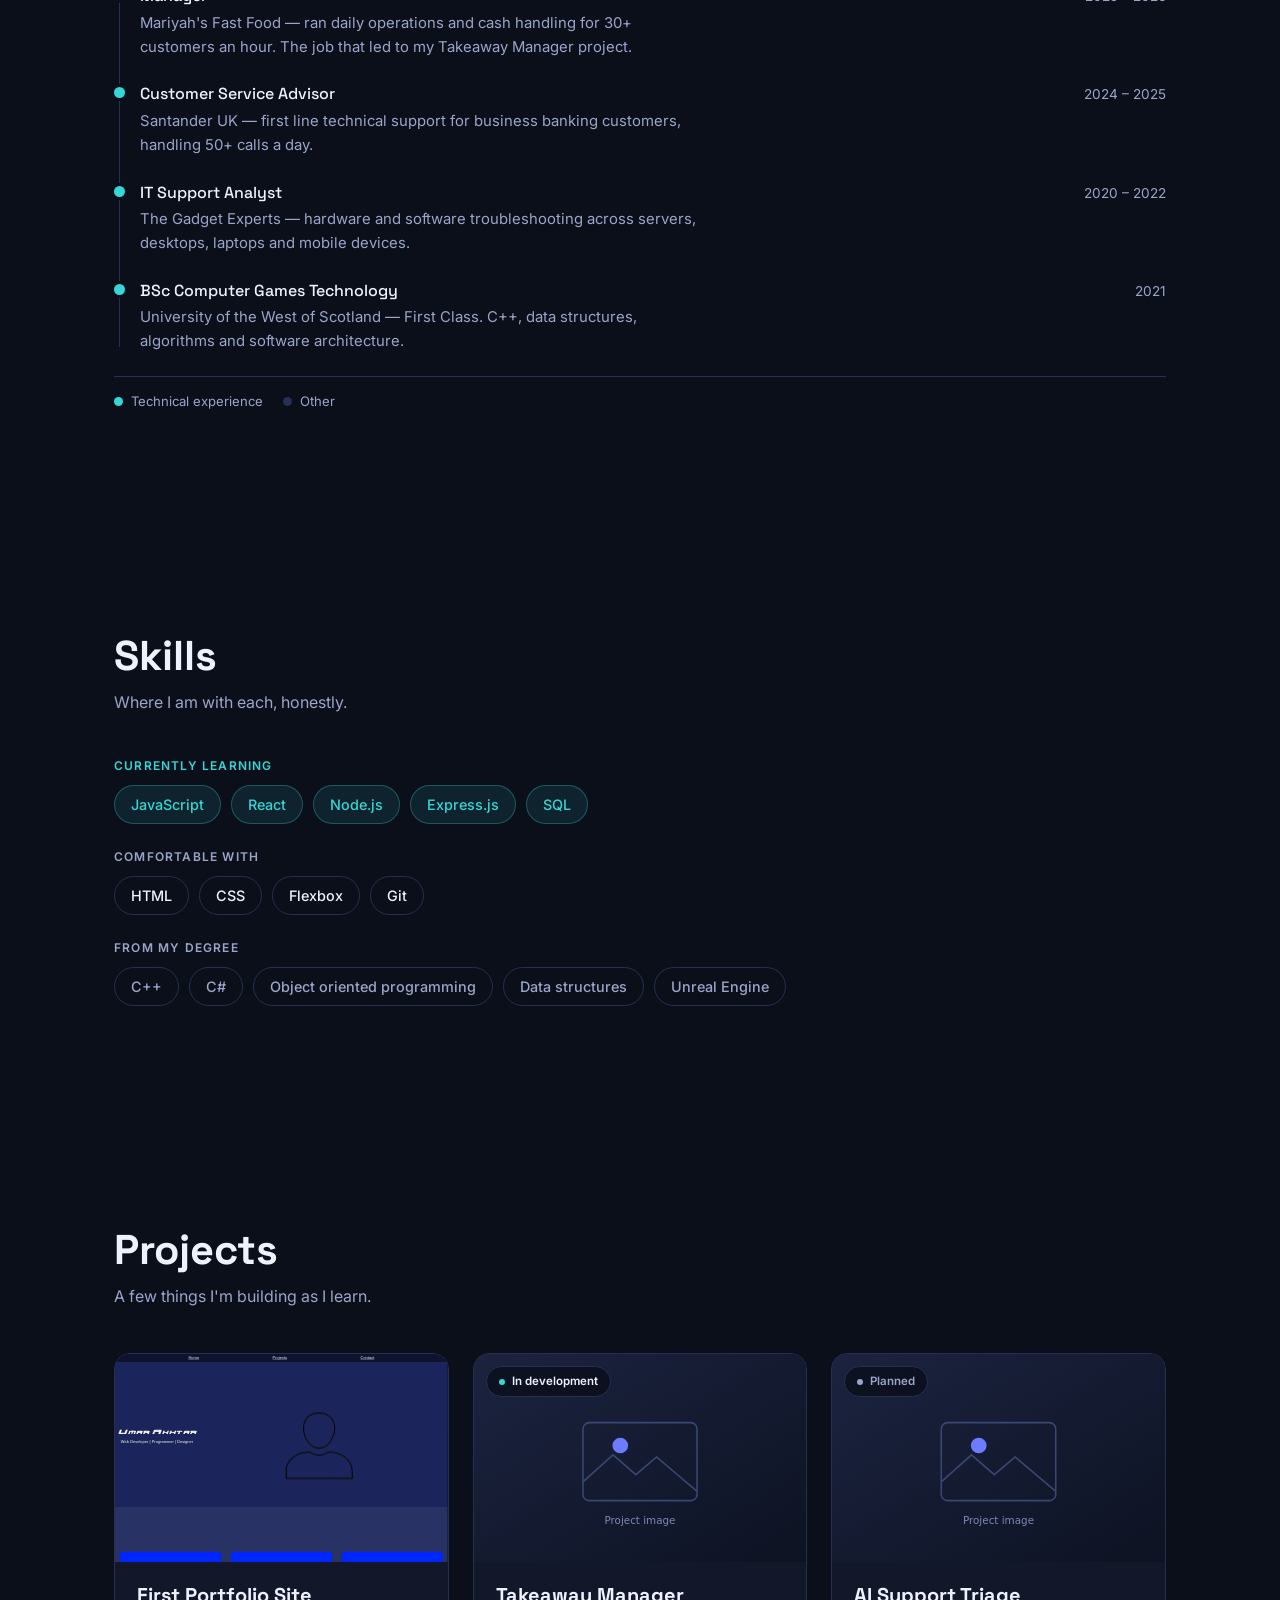
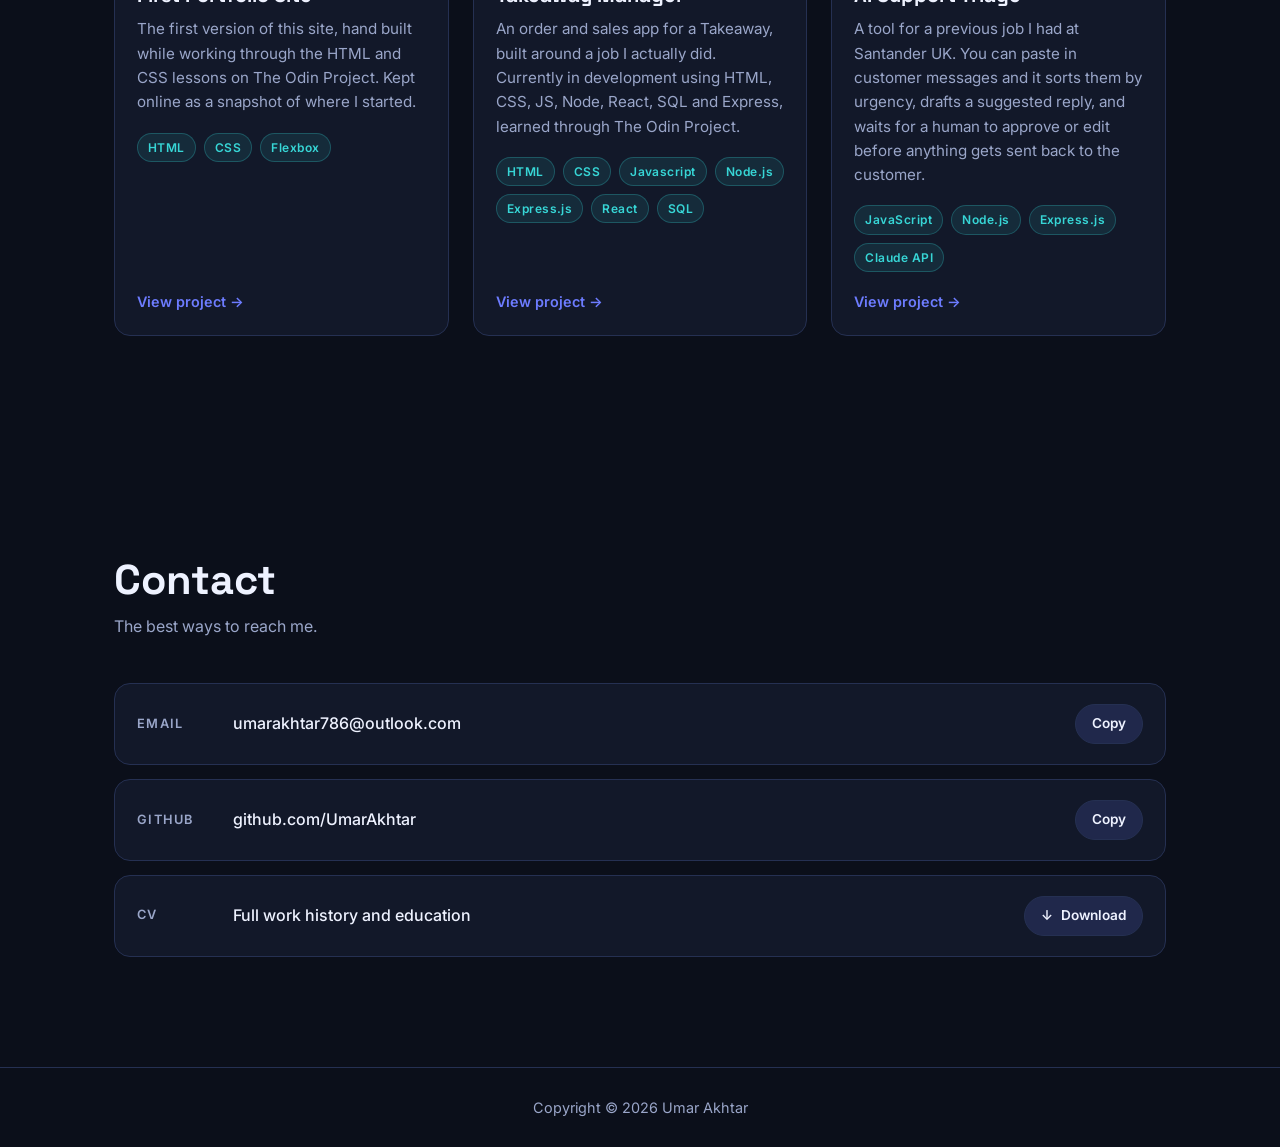
==== commit 970982c0: "Reword AI Support Triage copy Rewrote the card and project page description in my own words and name" ====
--- a/index.html
+++ b/index.html
@@ -270,9 +270,9 @@
                     <div class="card__body">
                         <h3 class="card__title">AI Support Triage</h3>
                         <p class="card__text">
-                            A tool for the job I used to do. Paste in customer messages and it
+                            A tool for a previous job I had at Santander UK. You can paste in customer messages and it
                             sorts them by urgency, drafts a suggested reply, and waits for a
-                            human to approve or edit before anything gets sent.
+                            human to approve or edit before anything gets sent back to the customer.
                         </p>
                         <ul class="card__tags">
                             <li>JavaScript</li>
